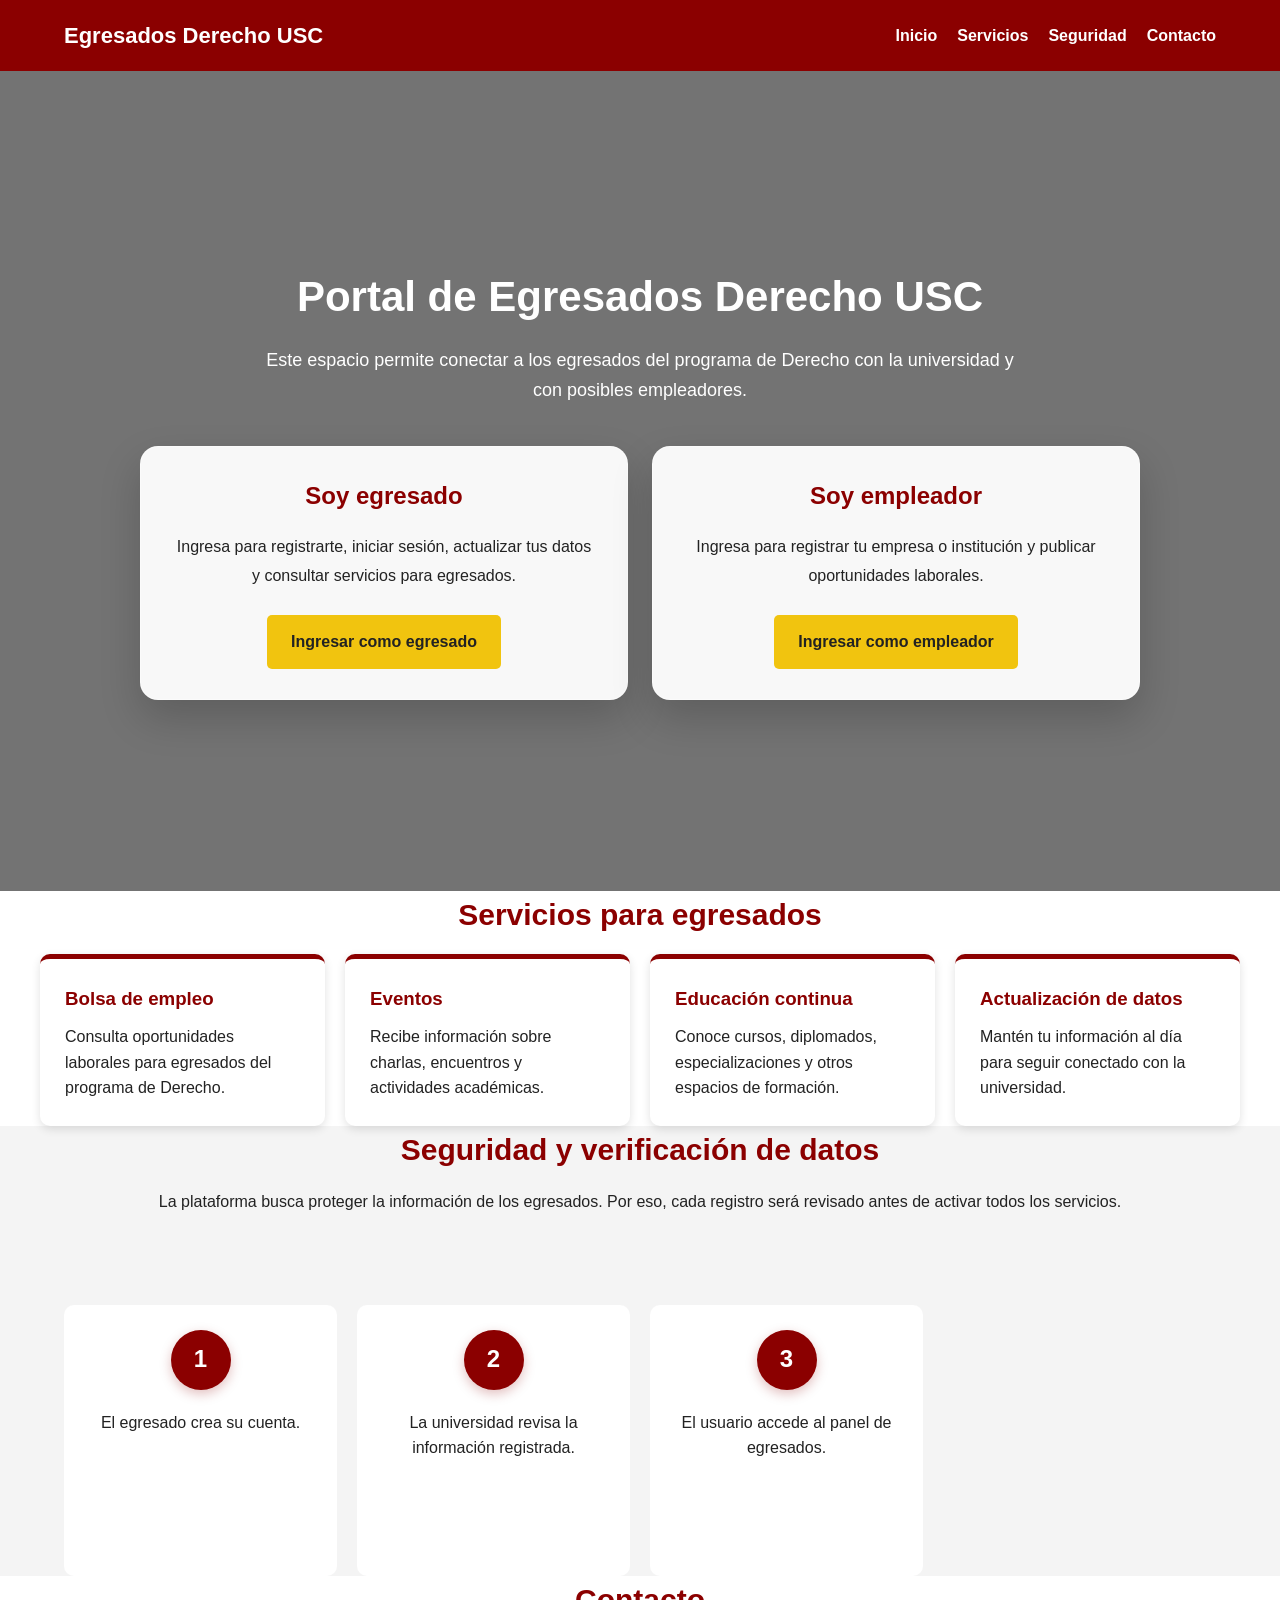
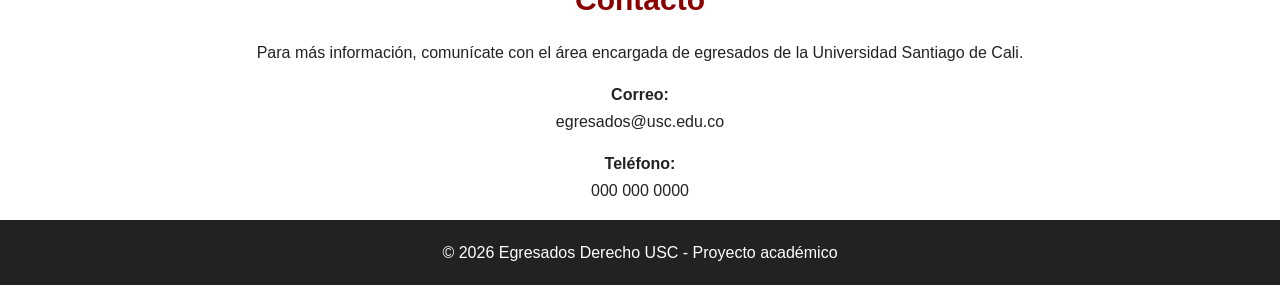
==== index.html @ 2e4a2912 "Proyecto egresados USC" ====
<!DOCTYPE html>
<html lang="es">
<head>
  <meta charset="UTF-8">
  <meta name="viewport" content="width=device-width, initial-scale=1.0">
  <title>Egresados Derecho USC</title>
  <link rel="stylesheet" href="css/style.css">
  <style>
    #servicios h2,
    #seguridad h2,
    #contacto h2 {
      text-align: center;
    }

    #seguridad {
      display: flex;
      flex-direction: column;
      align-items: center;
    }

    #servicios .cards,
    #seguridad .steps {
      max-width: 1200px;
      margin: 0 auto;
      width: 100%;
    }

    #seguridad p {
      max-width: 1000px;
      margin: 0 auto 90px;
      text-align: center;
    }

    #contacto {
      text-align: center;
      max-width: 1000px;
      margin-left: auto;
      margin-right: auto;
      padding-left: 20px;
      padding-right: 20px;
    }

    #contacto p {
      max-width: 900px;
      margin: 0 auto 15px;
      line-height: 1.7;
    }

    #contacto strong {
      display: block;
      margin-top: 8px;
    }

    #seguridad .steps div span {
      display: inline-flex;
      align-items: center;
      justify-content: center;
      width: 60px;
      height: 60px;
      background: #8b0000;
      color: white;
      border-radius: 50%;
      font-size: 24px;
      font-weight: bold;
      margin-bottom: 20px;
      box-shadow: 0 4px 12px rgba(139, 0, 0, 0.25);
    }

    #seguridad .steps div {
      text-align: center;
    }
  </style>
</head>
<body>

  <header>
    <nav class="navbar">
      <h2>Egresados Derecho USC</h2>

      <ul>
        <li><a href="#inicio">Inicio</a></li>
        <li><a href="#servicios">Servicios</a></li>
        <li><a href="#seguridad">Seguridad</a></li>
        <li><a href="#contacto">Contacto</a></li>
      </ul>
    </nav>
  </header>

  <main>

    <section id="inicio" class="selection-hero">
      <div class="selection-text">
        <h1>Portal de Egresados Derecho USC</h1>
        <p>
          Este espacio permite conectar a los egresados del programa de Derecho
          con la universidad y con posibles empleadores.
        </p>
      </div>

      <div class="selection-grid">

        <article class="profile-card">
          <h2>Soy egresado</h2>
          <p>
            Ingresa para registrarte, iniciar sesión, actualizar tus datos
            y consultar servicios para egresados.
          </p>

          <a href="pages/egresado.html" class="btn">Ingresar como egresado</a>
        </article>

        <article class="profile-card">
          <h2>Soy empleador</h2>
          <p>
            Ingresa para registrar tu empresa o institución y publicar
            oportunidades laborales.
          </p>

          <a href="pages/empleador.html" class="btn">Ingresar como empleador</a>
        </article>

      </div>
    </section>

    <section id="servicios" class="section">
      <h2>Servicios para egresados</h2>

      <div class="cards">

        <div class="card">
          <h3>Bolsa de empleo</h3>
          <p>Consulta oportunidades laborales para egresados del programa de Derecho.</p>
        </div>

        <div class="card">
          <h3>Eventos</h3>
          <p>Recibe información sobre charlas, encuentros y actividades académicas.</p>
        </div>

        <div class="card">
          <h3>Educación continua</h3>
          <p>Conoce cursos, diplomados, especializaciones y otros espacios de formación.</p>
        </div>

        <div class="card">
          <h3>Actualización de datos</h3>
          <p>Mantén tu información al día para seguir conectado con la universidad.</p>
        </div>

      </div>
    </section>

    <section id="seguridad" class="section gray">
      <h2>Seguridad y verificación de datos</h2>

      <p>
        La plataforma busca proteger la información de los egresados.
        Por eso, cada registro será revisado antes de activar todos los servicios.
      </p>

      <div class="steps">

        <div>
          <span>1</span>
          <p>El egresado crea su cuenta.</p>
        </div>

        <div>
          <span>2</span>
          <p>La universidad revisa la información registrada.</p>
        </div>

        <div>
          <span>3</span>
          <p>El usuario accede al panel de egresados.</p>
        </div>

      </div>
    </section>

    <section id="contacto" class="section">
      <h2>Contacto</h2>

      <p>
        Para más información, comunícate con el área encargada de egresados
        de la Universidad Santiago de Cali.
      </p>

      <p><strong>Correo:</strong> egresados@usc.edu.co</p>
      <p><strong>Teléfono:</strong> 000 000 0000</p>
    </section>

  </main>

  <footer>
    <p>© 2026 Egresados Derecho USC - Proyecto académico</p>
  </footer>

</body>
</html>
---- css/style.css ----
* {
  margin: 0;
  padding: 0;
  box-sizing: border-box;
  font-family: Arial, sans-serif;
}

body {
  background: #ffffff;
  color: #222;
  line-height: 1.6;
}

header {
  background: #8b0000;
  color: white;
  position: sticky;
  top: 0;
  z-index: 10;
}

.navbar {
  width: 90%;
  margin: auto;
  padding: 18px 0;
  display: flex;
  justify-content: space-between;
  align-items: center;
}

.navbar h2 {
  font-size: 22px;
}

.navbar ul {
  display: flex;
  list-style: none;
  gap: 20px;
}

.navbar a {
  color: white;
  text-decoration: none;
  font-weight: bold;
}

.hero {
  min-height: 80vh;
  background: linear-gradient(rgba(0,0,0,0.55), rgba(0,0,0,0.55)), url("https://images.unsplash.com/photo-1523050854058-8df90110c9f1");
  background-size: cover;
  background-position: center;
  color: white;
  display: flex;
  flex-direction: column;
  justify-content: center;
  padding: 60px 5%;
}

.hero-text {
  max-width: 700px;
}

.hero h1 {
  font-size: 45px;
  margin-bottom: 20px;
}

.hero p {
  font-size: 18px;
  margin-bottom: 25px;
  line-height: 1.8;
}

.hero-features {
  display: grid;
  grid-template-columns: repeat(3, 1fr);
  gap: 20px;
  margin-top: 40px;
}

.feature-card {
  background: rgba(255,255,255,0.1);
  border: 1px solid rgba(255,255,255,0.2);
  border-radius: 12px;
  padding: 20px;
  backdrop-filter: blur(6px);
}

.feature-card h3 {
  margin-bottom: 12px;
  color: #f1c40f;
}

.feature-card p {
  font-size: 15px;
  color: #f4f4f4;
}

.hero-banner {
  background: rgba(241,196,15,0.15);
  border: 1px solid #f1c40f;
  color: #fff;
  padding: 18px 20px;
  border-radius: 10px;
  margin-top: 30px;
  max-width: 680px;
}

.hero-banner strong {
  color: #f1c40f;
}

.hidden {
  display: none;
}

.btn {
  background: #f1c40f;
  color: #222;
  padding: 12px 25px;
  text-decoration: none;
  border-radius: 5px;
  font-weight: bold;
}

.selection-hero {
  min-height: calc(100vh - 80px);
  background: linear-gradient(rgba(0,0,0,0.55), rgba(0,0,0,0.55)), url("https://images.unsplash.com/photo-1500530855697-b586d89ba3ee?auto=format&fit=crop&w=1400&q=80");
  background-size: cover;
  background-position: center;
  color: white;
  display: flex;
  flex-direction: column;
  justify-content: center;
  align-items: center;
  padding: 60px 20px;
  text-align: center;
}

.selection-text h1 {
  font-size: 42px;
  margin-bottom: 15px;
}

.selection-text p {
  font-size: 18px;
  max-width: 760px;
  margin: auto;
  line-height: 1.7;
}

.selection-grid {
  display: grid;
  grid-template-columns: repeat(2, minmax(250px, 1fr));
  gap: 24px;
  margin-top: 40px;
  width: 100%;
  max-width: 1000px;
}

.profile-card {
  background: rgba(255,255,255,0.95);
  color: #222;
  border-radius: 18px;
  padding: 30px;
  box-shadow: 0 18px 40px rgba(0,0,0,0.18);
  border: 1px solid rgba(255,255,255,0.5);
}

.profile-card h2 {
  color: #8b0000;
  margin-bottom: 18px;
}

.profile-card p {
  margin-bottom: 24px;
  line-height: 1.8;
}

.profile-card .btn {
  display: inline-block;
  padding: 14px 24px;
}

  .registro-card {
    background: white;
    border-radius: 16px;
    padding: 30px;
    max-width: 700px;
    margin-top: 30px;
    box-shadow: 0 15px 30px rgba(0,0,0,0.08);
  }

  .registro-card label {
    display: block;
    margin-top: 18px;
    font-weight: bold;
  }

  .registro-card input {
    width: 100%;
    padding: 14px;
    margin-top: 8px;
    border: 1px solid #ccc;
    border-radius: 8px;
    font-size: 16px;
  }

  .registro-info {
    margin-top: 24px;
    padding: 20px;
    background: #f7f7f7;
    border-radius: 12px;
    border: 1px solid #e0e0e0;
  }

  .registro-info h3 {
    margin-bottom: 14px;
    color: #8b0000;
  }

  .registro-info p {
    line-height: 1.8;
  }


.section h2 {
  color: #8b0000;
  margin-bottom: 15px;
  font-size: 30px;
}

.gray {
  background: #f4f4f4;
  width: 100%;
  padding-left: 5%;
  padding-right: 5%;
}

.cards {
  display: grid;
  grid-template-columns: repeat(4, 1fr);
  gap: 20px;
  margin-top: 30px;
}

.card {
  background: white;
  padding: 25px;
  border-radius: 10px;
  box-shadow: 0 3px 10px rgba(0,0,0,0.12);
  border-top: 5px solid #8b0000;
}

.card h3 {
  margin-bottom: 10px;
  color: #8b0000;
}

.steps {
  display: grid;
  grid-template-columns: repeat(4, 1fr);
  gap: 20px;
  margin-top: 30px;
}

.steps div {
  background: white;
  padding: 25px;
  border-radius: 10px;
  text-align: center;
}

.steps span {
  background: #8b0000;
  color: white;
  padding: 10px 16px;
  border-radius: 50%;
  font-weight: bold;
}

.steps p {
  margin-top: 15px;
}

form {
  max-width: 700px;
  margin-top: 30px;
  display: flex;
  flex-direction: column;
}

form label {
  margin-top: 15px;
  font-weight: bold;
}

form input {
  padding: 12px;
  margin-top: 5px;
  border: 1px solid #ccc;
  border-radius: 5px;
}

.check {
  display: flex;
  align-items: flex-start;
  gap: 10px;
  margin: 20px 0;
}

.check input {
  margin-top: 6px;
}

button {
  background: #8b0000;
  color: white;
  padding: 14px;
  border: none;
  border-radius: 5px;
  font-size: 16px;
  font-weight: bold;
  cursor: pointer;
}

button:hover {
  background: #a60000;
}

footer {
  background: #222;
  color: white;
  text-align: center;
  padding: 20px;
}

/* Diseño para celular */
@media (max-width: 768px) {
  .navbar {
    flex-direction: column;
    gap: 15px;
  }

  .navbar ul {
    flex-direction: column;
    text-align: center;
  }

  .hero {
    padding: 30px 20px;
  }

  .hero h1 {
    font-size: 32px;
  }

  .hero-features,
  .cards,
  .steps,
  .selection-grid {
    grid-template-columns: 1fr;
  }
}
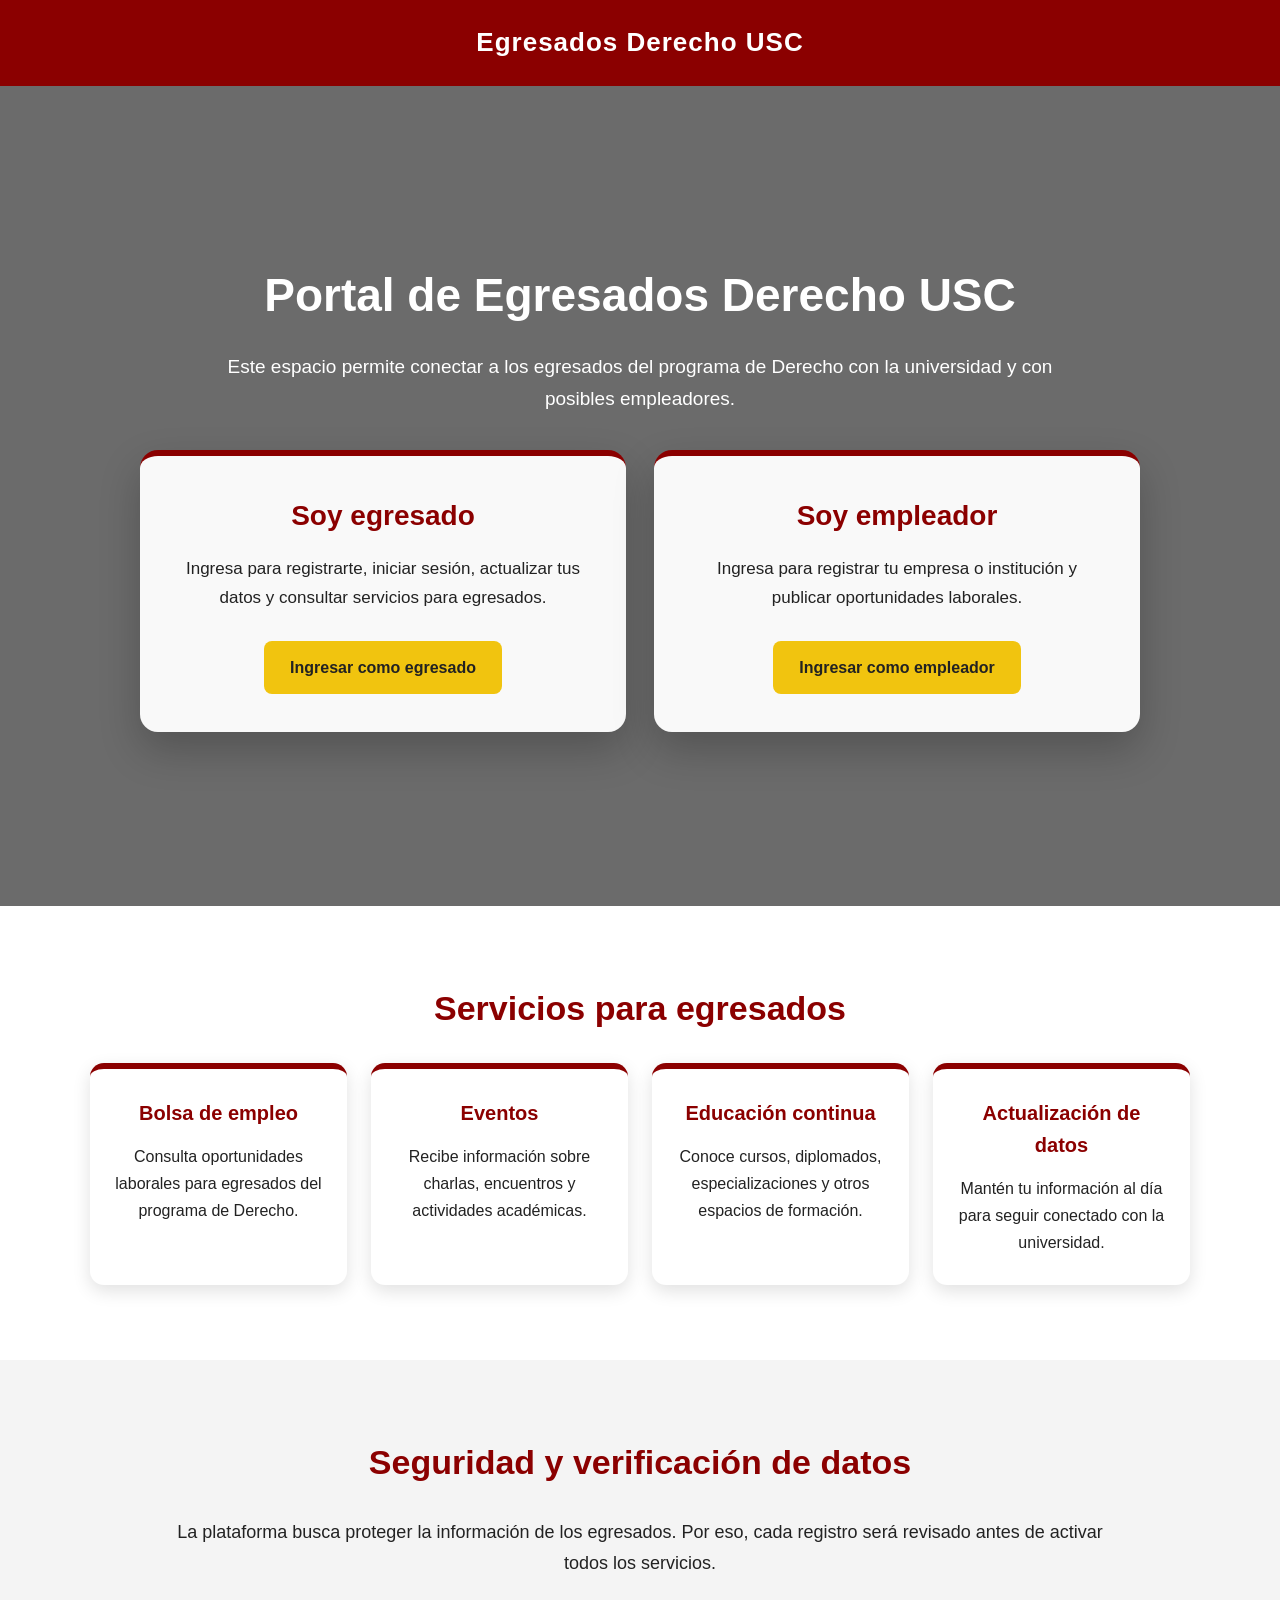
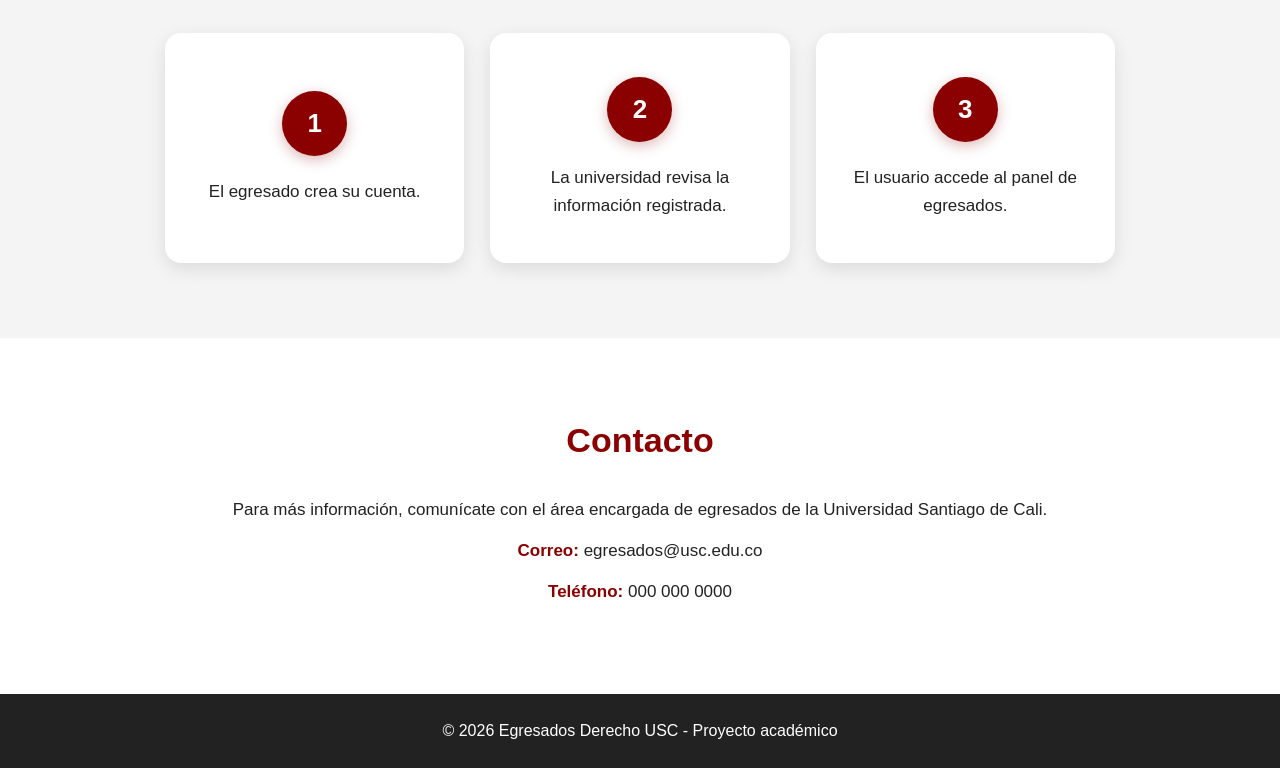
==== commit 7efa0b83: "Actualizacion panel administrador y eventos" ====
--- a/index.html
+++ b/index.html
@@ -5,84 +5,12 @@
   <meta name="viewport" content="width=device-width, initial-scale=1.0">
   <title>Egresados Derecho USC</title>
   <link rel="stylesheet" href="css/style.css">
-  <style>
-    #servicios h2,
-    #seguridad h2,
-    #contacto h2 {
-      text-align: center;
-    }
-
-    #seguridad {
-      display: flex;
-      flex-direction: column;
-      align-items: center;
-    }
-
-    #servicios .cards,
-    #seguridad .steps {
-      max-width: 1200px;
-      margin: 0 auto;
-      width: 100%;
-    }
-
-    #seguridad p {
-      max-width: 1000px;
-      margin: 0 auto 90px;
-      text-align: center;
-    }
-
-    #contacto {
-      text-align: center;
-      max-width: 1000px;
-      margin-left: auto;
-      margin-right: auto;
-      padding-left: 20px;
-      padding-right: 20px;
-    }
-
-    #contacto p {
-      max-width: 900px;
-      margin: 0 auto 15px;
-      line-height: 1.7;
-    }
-
-    #contacto strong {
-      display: block;
-      margin-top: 8px;
-    }
-
-    #seguridad .steps div span {
-      display: inline-flex;
-      align-items: center;
-      justify-content: center;
-      width: 60px;
-      height: 60px;
-      background: #8b0000;
-      color: white;
-      border-radius: 50%;
-      font-size: 24px;
-      font-weight: bold;
-      margin-bottom: 20px;
-      box-shadow: 0 4px 12px rgba(139, 0, 0, 0.25);
-    }
-
-    #seguridad .steps div {
-      text-align: center;
-    }
-  </style>
 </head>
 <body>
 
   <header>
     <nav class="navbar">
       <h2>Egresados Derecho USC</h2>
-
-      <ul>
-        <li><a href="#inicio">Inicio</a></li>
-        <li><a href="#servicios">Servicios</a></li>
-        <li><a href="#seguridad">Seguridad</a></li>
-        <li><a href="#contacto">Contacto</a></li>
-      </ul>
     </nav>
   </header>
 
@@ -153,7 +81,7 @@
     <section id="seguridad" class="section gray">
       <h2>Seguridad y verificación de datos</h2>
 
-      <p>
+      <p class="section-text">
         La plataforma busca proteger la información de los egresados.
         Por eso, cada registro será revisado antes de activar todos los servicios.
       </p>
@@ -178,7 +106,7 @@
       </div>
     </section>
 
-    <section id="contacto" class="section">
+    <section id="contacto" class="section contacto">
       <h2>Contacto</h2>
 
       <p>
--- a/css/style.css
+++ b/css/style.css
@@ -5,360 +5,262 @@
   font-family: Arial, sans-serif;
 }
 
+html {
+  scroll-behavior: smooth;
+}
+
 body {
   background: #ffffff;
   color: #222;
   line-height: 1.6;
 }
 
+/* HEADER */
+
 header {
   background: #8b0000;
   color: white;
-  position: sticky;
-  top: 0;
-  z-index: 10;
+  width: 100%;
 }
 
 .navbar {
   width: 90%;
+  max-width: 1200px;
   margin: auto;
-  padding: 18px 0;
-  display: flex;
-  justify-content: space-between;
+  padding: 22px 0;
+  display: flex;
+  justify-content: center;
   align-items: center;
 }
 
 .navbar h2 {
-  font-size: 22px;
-}
-
-.navbar ul {
-  display: flex;
-  list-style: none;
-  gap: 20px;
-}
-
-.navbar a {
-  color: white;
+  font-size: 26px;
+  letter-spacing: 1px;
+  text-align: center;
+}
+
+/* BOTONES */
+
+.btn {
+  display: inline-block;
+  background: #f1c40f;
+  color: #222;
+  padding: 14px 26px;
   text-decoration: none;
+  border-radius: 8px;
   font-weight: bold;
-}
-
-.hero {
-  min-height: 80vh;
-  background: linear-gradient(rgba(0,0,0,0.55), rgba(0,0,0,0.55)), url("https://images.unsplash.com/photo-1523050854058-8df90110c9f1");
+  transition: 0.3s;
+}
+
+.btn:hover {
+  background: #ddb20d;
+  transform: translateY(-2px);
+}
+
+/* INICIO */
+
+.selection-hero {
+  min-height: calc(100vh - 80px);
+  background: linear-gradient(rgba(0,0,0,0.58), rgba(0,0,0,0.58)),
+              url("https://images.unsplash.com/photo-1500530855697-b586d89ba3ee?auto=format&fit=crop&w=1400&q=80");
   background-size: cover;
   background-position: center;
   color: white;
   display: flex;
   flex-direction: column;
   justify-content: center;
-  padding: 60px 5%;
-}
-
-.hero-text {
-  max-width: 700px;
-}
-
-.hero h1 {
-  font-size: 45px;
-  margin-bottom: 20px;
-}
-
-.hero p {
+  align-items: center;
+  gap: 35px;
+  padding: 70px 20px;
+  text-align: center;
+}
+
+.selection-text {
+  max-width: 850px;
+}
+
+.selection-text h1 {
+  font-size: 46px;
+  margin-bottom: 18px;
+}
+
+.selection-text p {
+  font-size: 19px;
+  line-height: 1.7;
+}
+
+.selection-grid {
+  width: 100%;
+  max-width: 1000px;
+  display: grid;
+  grid-template-columns: repeat(2, 1fr);
+  gap: 28px;
+}
+
+.profile-card {
+  background: rgba(255,255,255,0.96);
+  color: #222;
+  border-radius: 18px;
+  padding: 38px 32px;
+  text-align: center;
+  box-shadow: 0 18px 40px rgba(0,0,0,0.22);
+  border-top: 6px solid #8b0000;
+}
+
+.profile-card h2 {
+  color: #8b0000;
+  font-size: 28px;
+  margin-bottom: 16px;
+}
+
+.profile-card p {
+  font-size: 17px;
+  line-height: 1.7;
+  margin-bottom: 28px;
+}
+
+/* SECCIONES */
+
+.section {
+  width: 100%;
+  padding: 75px 20px;
+  text-align: center;
+}
+
+.section h2 {
+  color: #8b0000;
+  font-size: 34px;
+  margin-bottom: 28px;
+}
+
+.section-text {
+  max-width: 950px;
+  margin: 0 auto 55px auto;
   font-size: 18px;
-  margin-bottom: 25px;
-  line-height: 1.8;
-}
-
-.hero-features {
+  line-height: 1.7;
+}
+
+.gray {
+  background: #f4f4f4;
+}
+
+/* SERVICIOS */
+
+.cards {
+  max-width: 1100px;
+  margin: 0 auto;
+  display: grid;
+  grid-template-columns: repeat(4, 1fr);
+  gap: 24px;
+}
+
+.card {
+  background: white;
+  min-height: 210px;
+  padding: 28px 24px;
+  border-radius: 14px;
+  border-top: 6px solid #8b0000;
+  box-shadow: 0 6px 18px rgba(0,0,0,0.12);
+  text-align: center;
+}
+
+.card h3 {
+  color: #8b0000;
+  margin-bottom: 14px;
+  font-size: 20px;
+}
+
+.card p {
+  font-size: 16px;
+  line-height: 1.7;
+}
+
+/* SEGURIDAD */
+
+.steps {
+  max-width: 950px;
+  margin: 0 auto;
   display: grid;
   grid-template-columns: repeat(3, 1fr);
-  gap: 20px;
-  margin-top: 40px;
-}
-
-.feature-card {
-  background: rgba(255,255,255,0.1);
-  border: 1px solid rgba(255,255,255,0.2);
-  border-radius: 12px;
-  padding: 20px;
-  backdrop-filter: blur(6px);
-}
-
-.feature-card h3 {
-  margin-bottom: 12px;
-  color: #f1c40f;
-}
-
-.feature-card p {
-  font-size: 15px;
-  color: #f4f4f4;
-}
-
-.hero-banner {
-  background: rgba(241,196,15,0.15);
-  border: 1px solid #f1c40f;
-  color: #fff;
-  padding: 18px 20px;
-  border-radius: 10px;
-  margin-top: 30px;
-  max-width: 680px;
-}
-
-.hero-banner strong {
-  color: #f1c40f;
-}
-
-.hidden {
-  display: none;
-}
-
-.btn {
-  background: #f1c40f;
-  color: #222;
-  padding: 12px 25px;
-  text-decoration: none;
-  border-radius: 5px;
-  font-weight: bold;
-}
-
-.selection-hero {
-  min-height: calc(100vh - 80px);
-  background: linear-gradient(rgba(0,0,0,0.55), rgba(0,0,0,0.55)), url("https://images.unsplash.com/photo-1500530855697-b586d89ba3ee?auto=format&fit=crop&w=1400&q=80");
-  background-size: cover;
-  background-position: center;
-  color: white;
-  display: flex;
-  flex-direction: column;
-  justify-content: center;
-  align-items: center;
-  padding: 60px 20px;
-  text-align: center;
-}
-
-.selection-text h1 {
-  font-size: 42px;
-  margin-bottom: 15px;
-}
-
-.selection-text p {
-  font-size: 18px;
-  max-width: 760px;
-  margin: auto;
-  line-height: 1.7;
-}
-
-.selection-grid {
-  display: grid;
-  grid-template-columns: repeat(2, minmax(250px, 1fr));
-  gap: 24px;
-  margin-top: 40px;
-  width: 100%;
-  max-width: 1000px;
-}
-
-.profile-card {
-  background: rgba(255,255,255,0.95);
-  color: #222;
-  border-radius: 18px;
-  padding: 30px;
-  box-shadow: 0 18px 40px rgba(0,0,0,0.18);
-  border: 1px solid rgba(255,255,255,0.5);
-}
-
-.profile-card h2 {
-  color: #8b0000;
-  margin-bottom: 18px;
-}
-
-.profile-card p {
-  margin-bottom: 24px;
-  line-height: 1.8;
-}
-
-.profile-card .btn {
-  display: inline-block;
-  padding: 14px 24px;
-}
-
-  .registro-card {
-    background: white;
-    border-radius: 16px;
-    padding: 30px;
-    max-width: 700px;
-    margin-top: 30px;
-    box-shadow: 0 15px 30px rgba(0,0,0,0.08);
-  }
-
-  .registro-card label {
-    display: block;
-    margin-top: 18px;
-    font-weight: bold;
-  }
-
-  .registro-card input {
-    width: 100%;
-    padding: 14px;
-    margin-top: 8px;
-    border: 1px solid #ccc;
-    border-radius: 8px;
-    font-size: 16px;
-  }
-
-  .registro-info {
-    margin-top: 24px;
-    padding: 20px;
-    background: #f7f7f7;
-    border-radius: 12px;
-    border: 1px solid #e0e0e0;
-  }
-
-  .registro-info h3 {
-    margin-bottom: 14px;
-    color: #8b0000;
-  }
-
-  .registro-info p {
-    line-height: 1.8;
-  }
-
-
-.section h2 {
-  color: #8b0000;
-  margin-bottom: 15px;
-  font-size: 30px;
-}
-
-.gray {
-  background: #f4f4f4;
-  width: 100%;
-  padding-left: 5%;
-  padding-right: 5%;
-}
-
-.cards {
-  display: grid;
-  grid-template-columns: repeat(4, 1fr);
-  gap: 20px;
-  margin-top: 30px;
-}
-
-.card {
-  background: white;
-  padding: 25px;
-  border-radius: 10px;
-  box-shadow: 0 3px 10px rgba(0,0,0,0.12);
-  border-top: 5px solid #8b0000;
-}
-
-.card h3 {
-  margin-bottom: 10px;
-  color: #8b0000;
-}
-
-.steps {
-  display: grid;
-  grid-template-columns: repeat(4, 1fr);
-  gap: 20px;
-  margin-top: 30px;
+  gap: 26px;
 }
 
 .steps div {
   background: white;
-  padding: 25px;
-  border-radius: 10px;
-  text-align: center;
+  min-height: 230px;
+  padding: 35px 25px;
+  border-radius: 16px;
+  text-align: center;
+  box-shadow: 0 6px 18px rgba(0,0,0,0.10);
+  display: flex;
+  flex-direction: column;
+  justify-content: center;
+  align-items: center;
 }
 
 .steps span {
+  width: 65px;
+  height: 65px;
   background: #8b0000;
   color: white;
-  padding: 10px 16px;
   border-radius: 50%;
+  font-size: 26px;
   font-weight: bold;
+  display: flex;
+  justify-content: center;
+  align-items: center;
+  margin-bottom: 22px;
+  box-shadow: 0 4px 14px rgba(139,0,0,0.28);
 }
 
 .steps p {
-  margin-top: 15px;
-}
-
-form {
-  max-width: 700px;
-  margin-top: 30px;
-  display: flex;
-  flex-direction: column;
-}
-
-form label {
-  margin-top: 15px;
-  font-weight: bold;
-}
-
-form input {
-  padding: 12px;
-  margin-top: 5px;
-  border: 1px solid #ccc;
-  border-radius: 5px;
-}
-
-.check {
-  display: flex;
-  align-items: flex-start;
-  gap: 10px;
-  margin: 20px 0;
-}
-
-.check input {
-  margin-top: 6px;
-}
-
-button {
-  background: #8b0000;
-  color: white;
-  padding: 14px;
-  border: none;
-  border-radius: 5px;
-  font-size: 16px;
-  font-weight: bold;
-  cursor: pointer;
-}
-
-button:hover {
-  background: #a60000;
-}
+  font-size: 17px;
+  line-height: 1.6;
+}
+
+/* CONTACTO */
+
+.contacto {
+  max-width: 1000px;
+  margin: 0 auto;
+}
+
+.contacto p {
+  max-width: 850px;
+  margin: 0 auto 14px auto;
+  font-size: 17px;
+}
+
+.contacto strong {
+  color: #8b0000;
+}
+
+/* FOOTER */
 
 footer {
   background: #222;
   color: white;
   text-align: center;
-  padding: 20px;
-}
-
-/* Diseño para celular */
-@media (max-width: 768px) {
-  .navbar {
-    flex-direction: column;
-    gap: 15px;
+  padding: 24px 20px;
+}
+
+/* RESPONSIVE */
+
+@media (max-width: 900px) {
+  .selection-text h1 {
+    font-size: 34px;
   }
 
-  .navbar ul {
-    flex-direction: column;
-    text-align: center;
-  }
-
-  .hero {
-    padding: 30px 20px;
-  }
-
-  .hero h1 {
-    font-size: 32px;
-  }
-
-  .hero-features,
+  .selection-grid,
   .cards,
-  .steps,
-  .selection-grid {
+  .steps {
     grid-template-columns: 1fr;
   }
+
+  .profile-card,
+  .card,
+  .steps div {
+    max-width: 520px;
+    margin: 0 auto;
+  }
 }
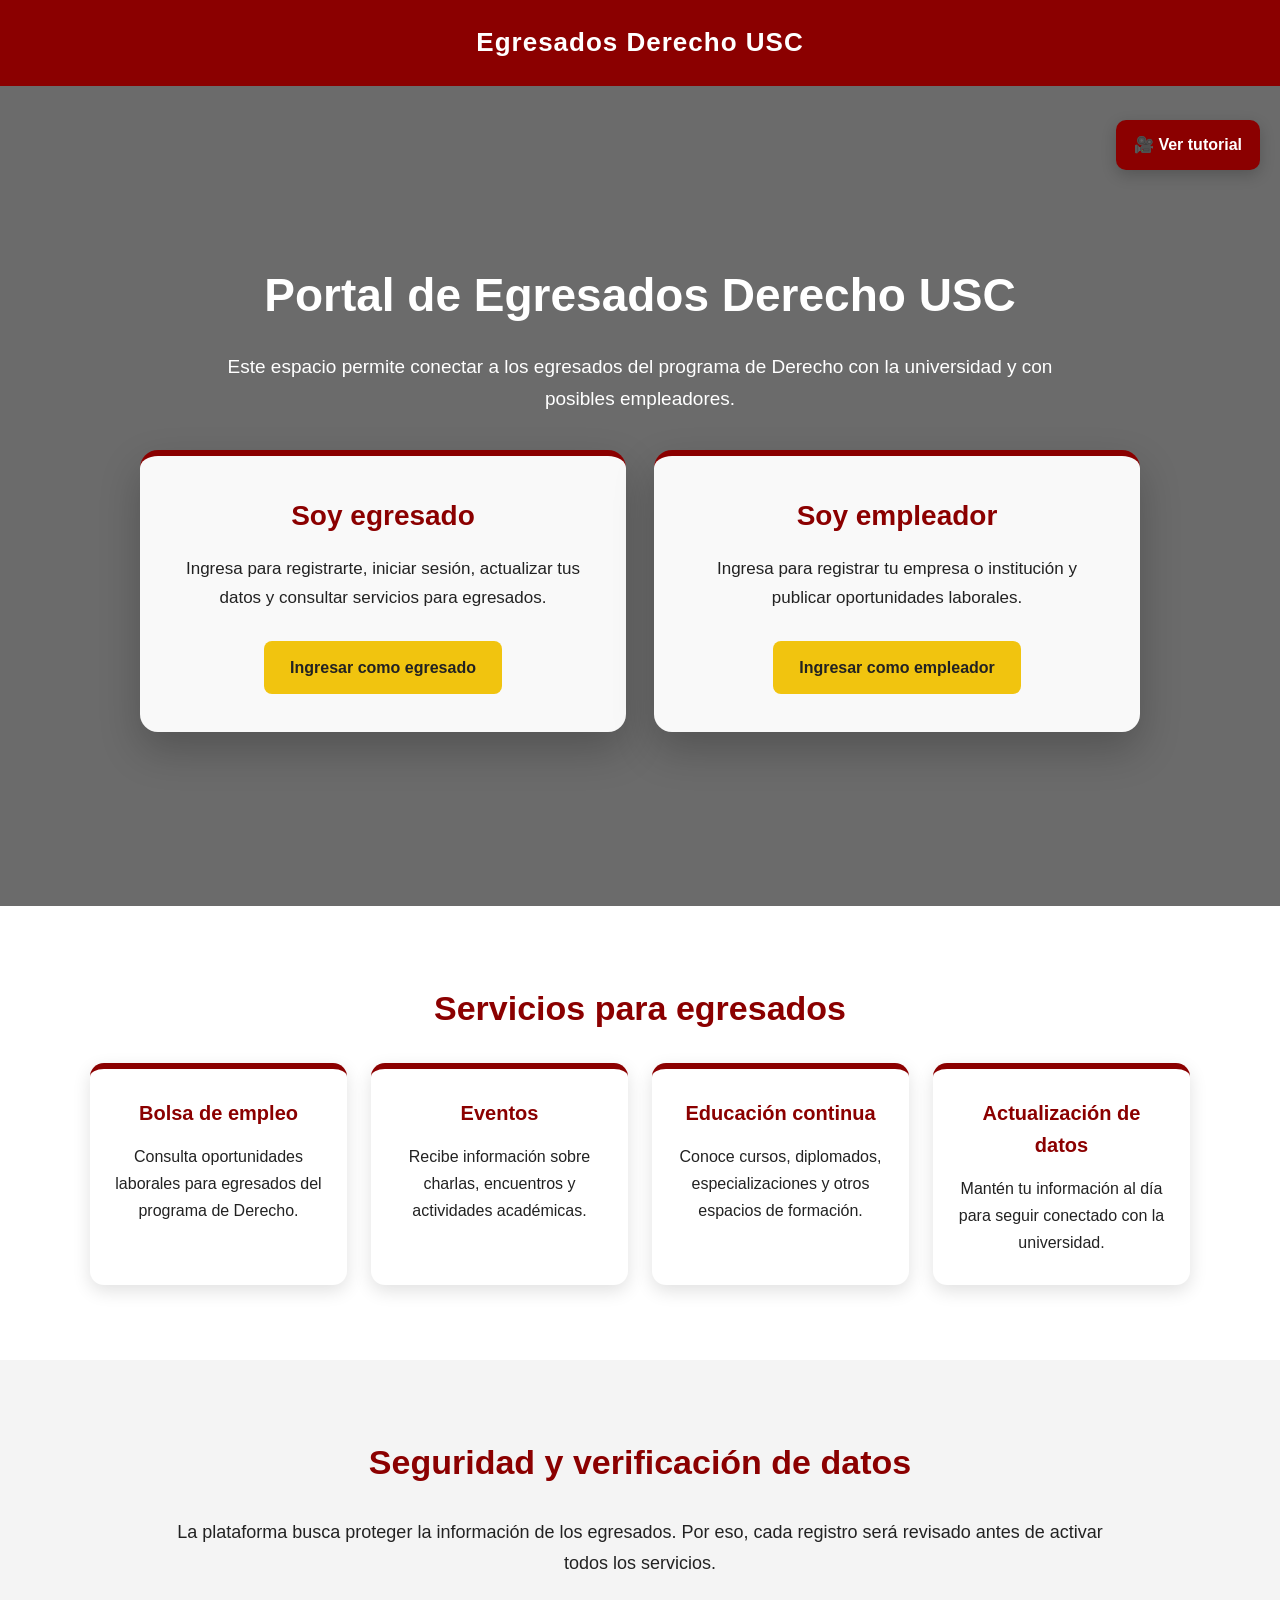
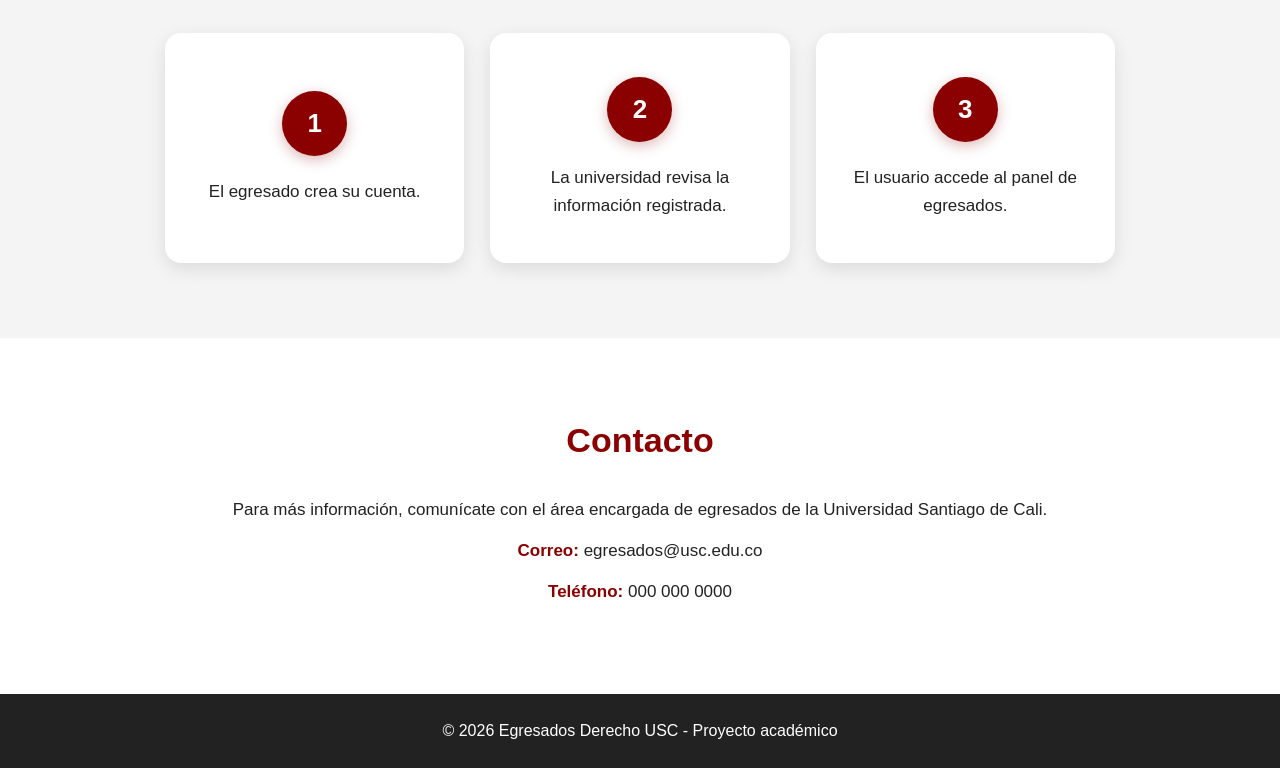
==== commit 7d2321b7: "Actualizacion panel principal con el tutorial" ====
--- a/index.html
+++ b/index.html
@@ -7,6 +7,11 @@
   <link rel="stylesheet" href="css/style.css">
 </head>
 <body>
+  <a class="tutorial-link" 
+   href="https://drive.google.com/file/d/1JhQlvfLmGiVzrX6pjzMC5TW-dLGcklgf/view?usp=sharing" 
+   target="_blank">
+   🎥 Ver tutorial
+</a>
 
   <header>
     <nav class="navbar">
--- a/css/style.css
+++ b/css/style.css
@@ -263,4 +263,23 @@
     max-width: 520px;
     margin: 0 auto;
   }
+}
+.tutorial-link {
+  position: fixed;
+  right: 20px;
+  top: 120px;
+  background: #8b0000;
+  color: white;
+  padding: 12px 18px;
+  border-radius: 10px;
+  text-decoration: none;
+  font-weight: bold;
+  box-shadow: 0 5px 15px rgba(0,0,0,0.2);
+  transition: 0.3s;
+  z-index: 999;
+}
+
+.tutorial-link:hover {
+  background: #a30000;
+  transform: scale(1.05);
 }
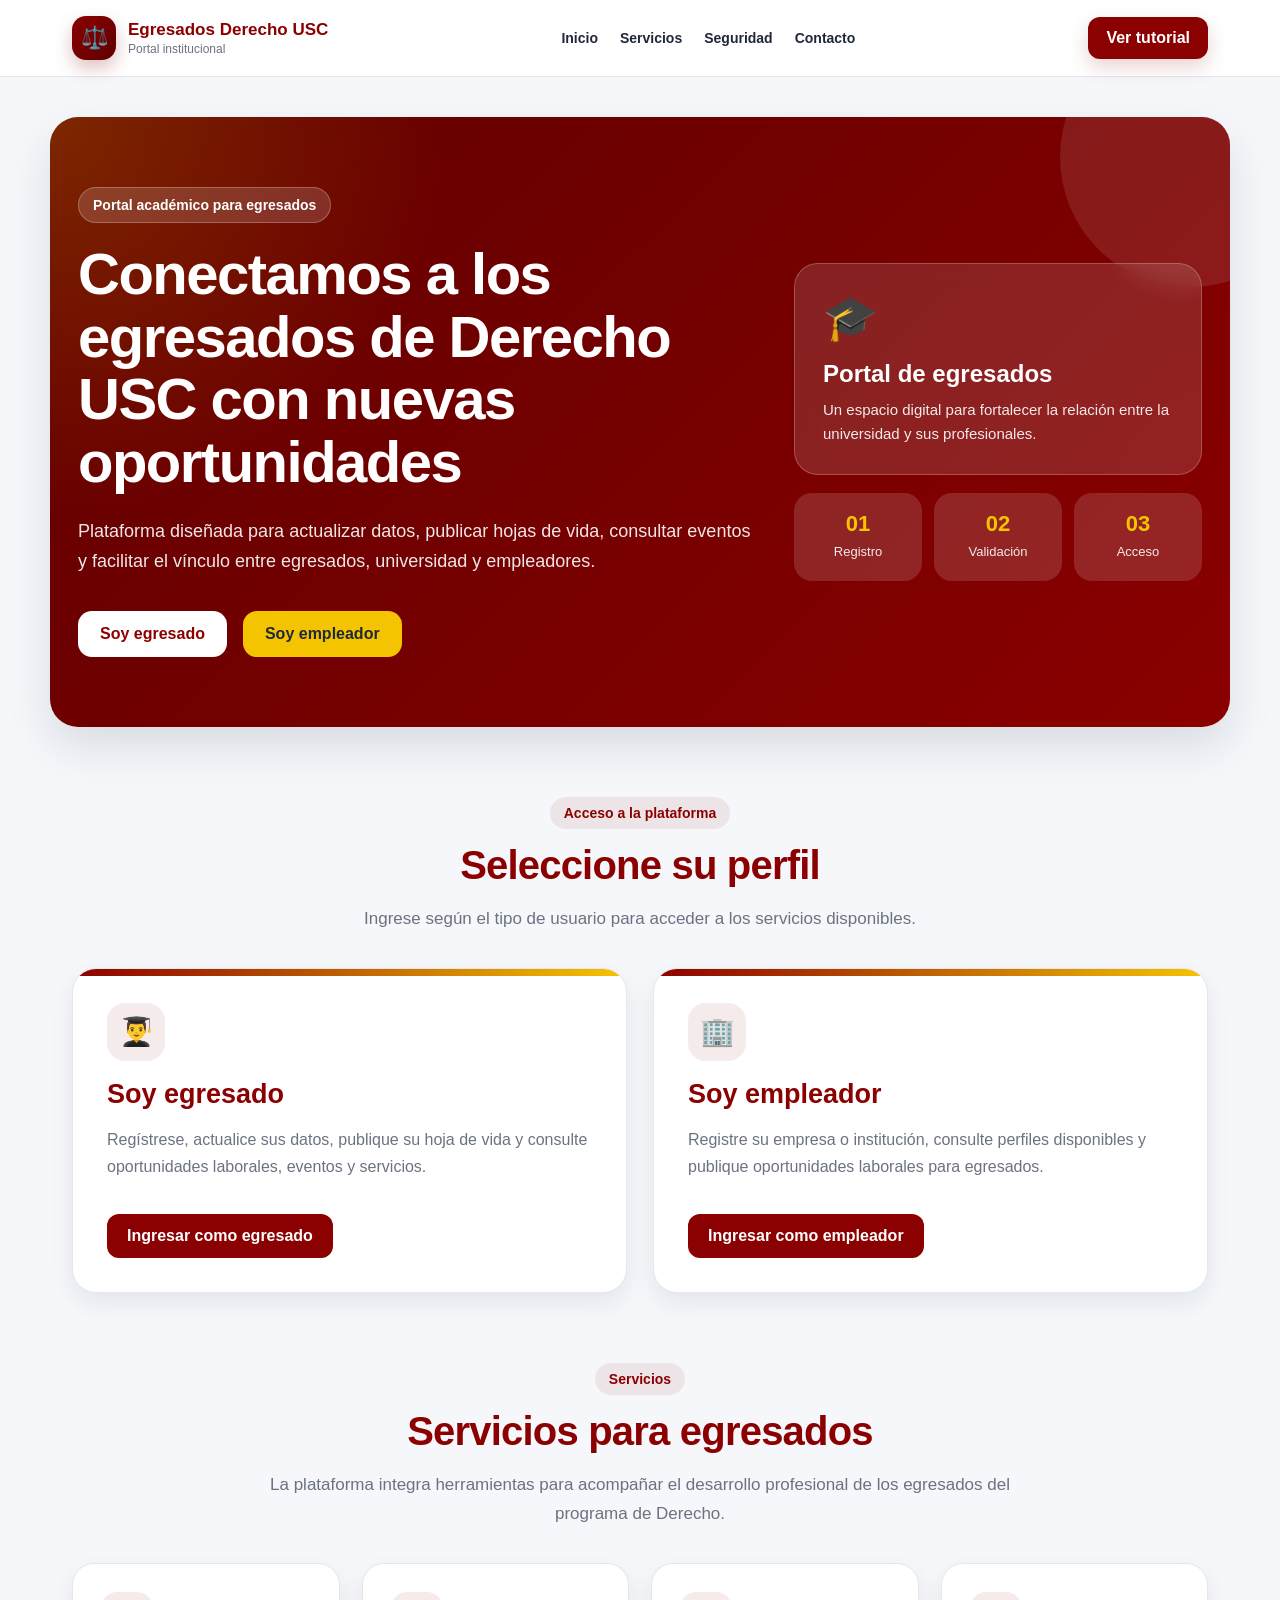
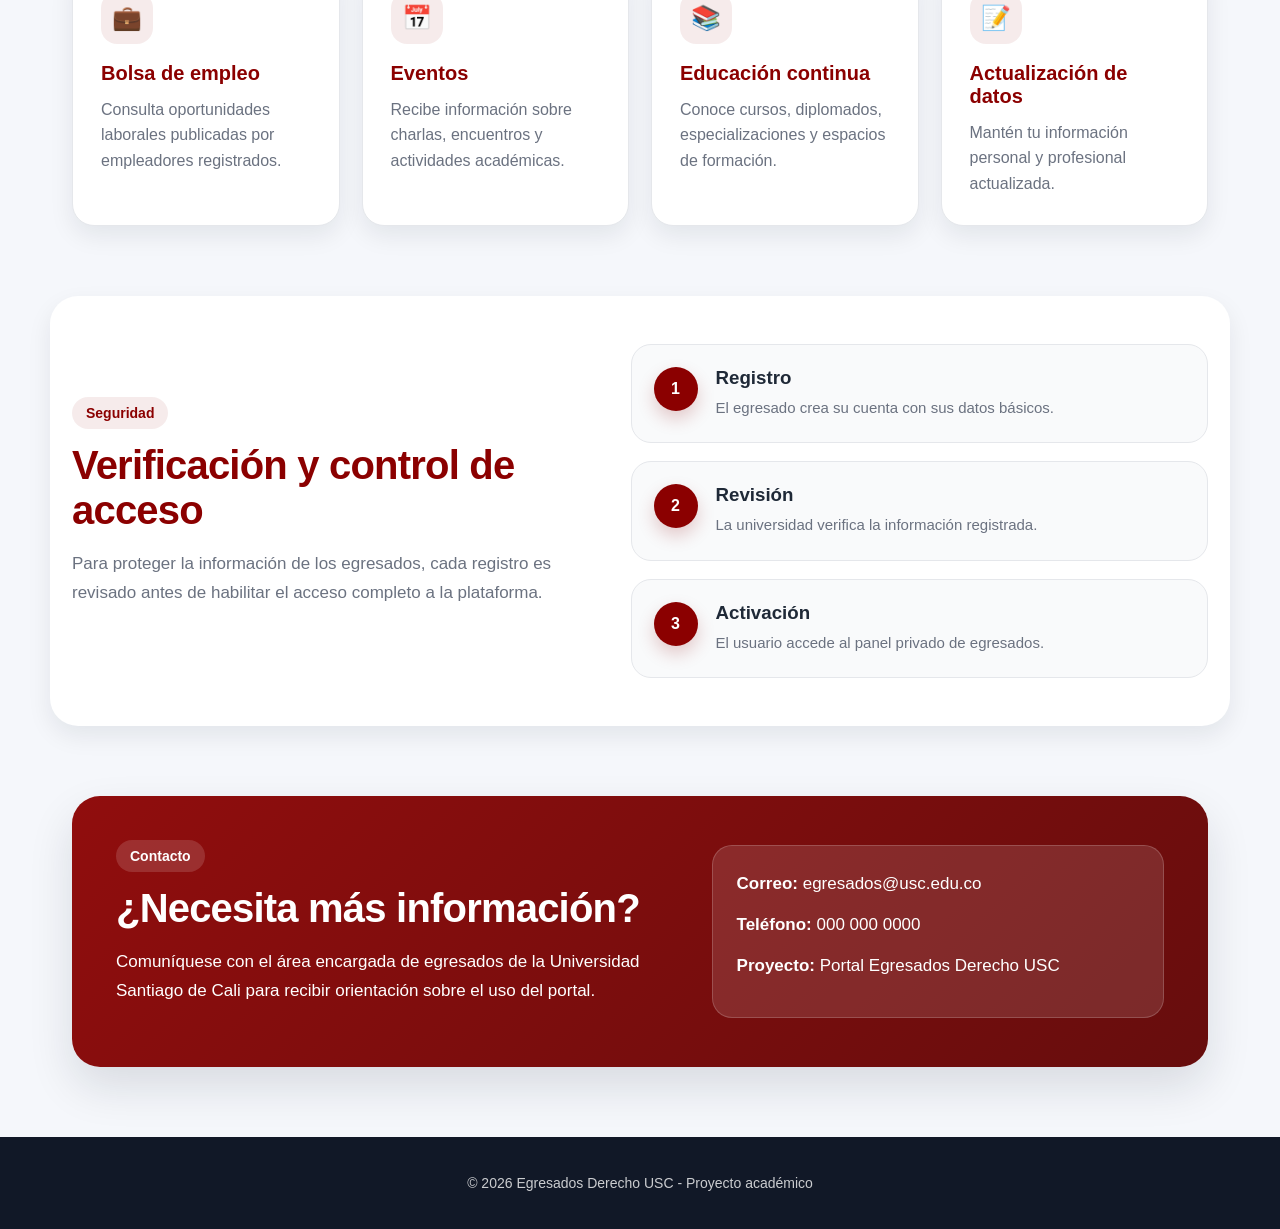
==== commit c4d913ad: "mejora de pagina principal" ====
--- a/index.html
+++ b/index.html
@@ -4,128 +4,269 @@
   <meta charset="UTF-8">
   <meta name="viewport" content="width=device-width, initial-scale=1.0">
   <title>Egresados Derecho USC</title>
-  <link rel="stylesheet" href="css/style.css">
+
+  <link rel="stylesheet" href="css/style.css?v=2">
 </head>
 <body>
-  <a class="tutorial-link" 
-   href="https://drive.google.com/file/d/1JhQlvfLmGiVzrX6pjzMC5TW-dLGcklgf/view?usp=sharing" 
-   target="_blank">
-   🎥 Ver tutorial
-</a>
-
-  <header>
+
+  <!-- BARRA SUPERIOR -->
+  <header class="site-header">
     <nav class="navbar">
-      <h2>Egresados Derecho USC</h2>
+
+      <a href="#inicio" class="brand">
+        <span class="brand-icon">⚖️</span>
+        <div>
+          <strong>Egresados Derecho USC</strong>
+          <small>Portal institucional</small>
+        </div>
+      </a>
+
+      <div class="nav-links">
+        <a href="#inicio">Inicio</a>
+        <a href="#servicios">Servicios</a>
+        <a href="#seguridad">Seguridad</a>
+        <a href="#contacto">Contacto</a>
+      </div>
+
+      <a 
+        class="tutorial-btn" 
+        href="https://drive.google.com/file/d/1JhQlvfLmGiVzrX6pjzMC5TW-dLGcklgf/view?usp=sharing" 
+        target="_blank"
+      >
+        Ver tutorial
+      </a>
+
     </nav>
   </header>
 
   <main>
 
-    <section id="inicio" class="selection-hero">
-      <div class="selection-text">
-        <h1>Portal de Egresados Derecho USC</h1>
+    <!-- HERO PRINCIPAL -->
+    <section id="inicio" class="hero">
+
+      <div class="hero-content">
+
+        <span class="hero-badge">Portal académico para egresados</span>
+
+        <h1>
+          Conectamos a los egresados de Derecho USC con nuevas oportunidades
+        </h1>
+
         <p>
-          Este espacio permite conectar a los egresados del programa de Derecho
-          con la universidad y con posibles empleadores.
+          Plataforma diseñada para actualizar datos, publicar hojas de vida,
+          consultar eventos y facilitar el vínculo entre egresados, universidad
+          y empleadores.
         </p>
+
+        <div class="hero-actions">
+          <a href="pages/egresado.html" class="btn btn-primary">
+            Soy egresado
+          </a>
+
+          <a href="pages/empleador.html" class="btn btn-secondary">
+            Soy empleador
+          </a>
+        </div>
+
+      </div>
+
+      <div class="hero-panel">
+
+        <div class="panel-card principal">
+          <span>🎓</span>
+          <h3>Portal de egresados</h3>
+          <p>
+            Un espacio digital para fortalecer la relación entre la universidad
+            y sus profesionales.
+          </p>
+        </div>
+
+        <div class="mini-stats">
+          <div>
+            <strong>01</strong>
+            <p>Registro</p>
+          </div>
+
+          <div>
+            <strong>02</strong>
+            <p>Validación</p>
+          </div>
+
+          <div>
+            <strong>03</strong>
+            <p>Acceso</p>
+          </div>
+        </div>
+
+      </div>
+
+    </section>
+
+    <!-- ACCESOS PRINCIPALES -->
+    <section class="access-section">
+
+      <div class="section-heading">
+        <span>Acceso a la plataforma</span>
+        <h2>Seleccione su perfil</h2>
+        <p>
+          Ingrese según el tipo de usuario para acceder a los servicios disponibles.
+        </p>
       </div>
 
       <div class="selection-grid">
 
         <article class="profile-card">
+          <div class="profile-icon">👨‍🎓</div>
           <h2>Soy egresado</h2>
           <p>
-            Ingresa para registrarte, iniciar sesión, actualizar tus datos
-            y consultar servicios para egresados.
-          </p>
-
-          <a href="pages/egresado.html" class="btn">Ingresar como egresado</a>
+            Regístrese, actualice sus datos, publique su hoja de vida y consulte
+            oportunidades laborales, eventos y servicios.
+          </p>
+
+          <a href="pages/egresado.html" class="card-link">
+            Ingresar como egresado
+          </a>
         </article>
 
         <article class="profile-card">
+          <div class="profile-icon">🏢</div>
           <h2>Soy empleador</h2>
           <p>
-            Ingresa para registrar tu empresa o institución y publicar
-            oportunidades laborales.
-          </p>
-
-          <a href="pages/empleador.html" class="btn">Ingresar como empleador</a>
+            Registre su empresa o institución, consulte perfiles disponibles y
+            publique oportunidades laborales para egresados.
+          </p>
+
+          <a href="pages/empleador.html" class="card-link">
+            Ingresar como empleador
+          </a>
         </article>
 
       </div>
-    </section>
-
-    <section id="servicios" class="section">
-      <h2>Servicios para egresados</h2>
+
+    </section>
+
+    <!-- SERVICIOS -->
+    <section id="servicios" class="section services-section">
+
+      <div class="section-heading">
+        <span>Servicios</span>
+        <h2>Servicios para egresados</h2>
+        <p>
+          La plataforma integra herramientas para acompañar el desarrollo profesional
+          de los egresados del programa de Derecho.
+        </p>
+      </div>
 
       <div class="cards">
 
         <div class="card">
+          <div class="card-icon">💼</div>
           <h3>Bolsa de empleo</h3>
-          <p>Consulta oportunidades laborales para egresados del programa de Derecho.</p>
-        </div>
-
-        <div class="card">
+          <p>
+            Consulta oportunidades laborales publicadas por empleadores registrados.
+          </p>
+        </div>
+
+        <div class="card">
+          <div class="card-icon">📅</div>
           <h3>Eventos</h3>
-          <p>Recibe información sobre charlas, encuentros y actividades académicas.</p>
-        </div>
-
-        <div class="card">
+          <p>
+            Recibe información sobre charlas, encuentros y actividades académicas.
+          </p>
+        </div>
+
+        <div class="card">
+          <div class="card-icon">📚</div>
           <h3>Educación continua</h3>
-          <p>Conoce cursos, diplomados, especializaciones y otros espacios de formación.</p>
-        </div>
-
-        <div class="card">
+          <p>
+            Conoce cursos, diplomados, especializaciones y espacios de formación.
+          </p>
+        </div>
+
+        <div class="card">
+          <div class="card-icon">📝</div>
           <h3>Actualización de datos</h3>
-          <p>Mantén tu información al día para seguir conectado con la universidad.</p>
-        </div>
-
-      </div>
-    </section>
-
-    <section id="seguridad" class="section gray">
-      <h2>Seguridad y verificación de datos</h2>
-
-      <p class="section-text">
-        La plataforma busca proteger la información de los egresados.
-        Por eso, cada registro será revisado antes de activar todos los servicios.
-      </p>
-
-      <div class="steps">
+          <p>
+            Mantén tu información personal y profesional actualizada.
+          </p>
+        </div>
+
+      </div>
+    </section>
+
+    <!-- SEGURIDAD -->
+    <section id="seguridad" class="section security-section">
+
+      <div class="security-content">
 
         <div>
-          <span>1</span>
-          <p>El egresado crea su cuenta.</p>
-        </div>
+          <span class="section-label">Seguridad</span>
+          <h2>Verificación y control de acceso</h2>
+          <p>
+            Para proteger la información de los egresados, cada registro es revisado
+            antes de habilitar el acceso completo a la plataforma.
+          </p>
+        </div>
+
+        <div class="steps">
+
+          <div class="step">
+            <span>1</span>
+            <div>
+              <h3>Registro</h3>
+              <p>El egresado crea su cuenta con sus datos básicos.</p>
+            </div>
+          </div>
+
+          <div class="step">
+            <span>2</span>
+            <div>
+              <h3>Revisión</h3>
+              <p>La universidad verifica la información registrada.</p>
+            </div>
+          </div>
+
+          <div class="step">
+            <span>3</span>
+            <div>
+              <h3>Activación</h3>
+              <p>El usuario accede al panel privado de egresados.</p>
+            </div>
+          </div>
+
+        </div>
+
+      </div>
+
+    </section>
+
+    <!-- CONTACTO -->
+    <section id="contacto" class="section contact-section">
+
+      <div class="contact-card">
 
         <div>
-          <span>2</span>
-          <p>La universidad revisa la información registrada.</p>
-        </div>
-
-        <div>
-          <span>3</span>
-          <p>El usuario accede al panel de egresados.</p>
-        </div>
-
-      </div>
-    </section>
-
-    <section id="contacto" class="section contacto">
-      <h2>Contacto</h2>
-
-      <p>
-        Para más información, comunícate con el área encargada de egresados
-        de la Universidad Santiago de Cali.
-      </p>
-
-      <p><strong>Correo:</strong> egresados@usc.edu.co</p>
-      <p><strong>Teléfono:</strong> 000 000 0000</p>
+          <span class="section-label">Contacto</span>
+          <h2>¿Necesita más información?</h2>
+          <p>
+            Comuníquese con el área encargada de egresados de la Universidad
+            Santiago de Cali para recibir orientación sobre el uso del portal.
+          </p>
+        </div>
+
+        <div class="contact-info">
+          <p><strong>Correo:</strong> egresados@usc.edu.co</p>
+          <p><strong>Teléfono:</strong> 000 000 0000</p>
+          <p><strong>Proyecto:</strong> Portal Egresados Derecho USC</p>
+        </div>
+
+      </div>
+
     </section>
 
   </main>
 
-  <footer>
+  <footer class="footer">
     <p>© 2026 Egresados Derecho USC - Proyecto académico</p>
   </footer>
 
--- a/css/style.css
+++ b/css/style.css
@@ -1,285 +1,612 @@
+/* ===============================
+   ESTILO GENERAL - EGRESADOS USC
+================================ */
+
+:root {
+  --usc-red: #8b0000;
+  --usc-red-dark: #5f0000;
+  --usc-gold: #f4c400;
+  --bg-main: #f5f7fb;
+  --bg-soft: #f9fafb;
+  --text-main: #1f2937;
+  --text-muted: #6b7280;
+  --white: #ffffff;
+  --border: #e5e7eb;
+  --shadow: 0 20px 45px rgba(15, 23, 42, 0.12);
+  --shadow-soft: 0 10px 25px rgba(15, 23, 42, 0.08);
+}
+
 * {
+  box-sizing: border-box;
+  scroll-behavior: smooth;
+}
+
+body {
   margin: 0;
-  padding: 0;
-  box-sizing: border-box;
-  font-family: Arial, sans-serif;
-}
-
-html {
-  scroll-behavior: smooth;
-}
-
-body {
-  background: #ffffff;
-  color: #222;
-  line-height: 1.6;
-}
-
-/* HEADER */
-
-header {
-  background: #8b0000;
-  color: white;
+  font-family: Arial, Helvetica, sans-serif;
+  background: var(--bg-main);
+  color: var(--text-main);
+}
+
+/* ===============================
+   HEADER
+================================ */
+
+.site-header {
   width: 100%;
+  position: sticky;
+  top: 0;
+  z-index: 100;
+  background: rgba(255, 255, 255, 0.94);
+  backdrop-filter: blur(12px);
+  border-bottom: 1px solid var(--border);
 }
 
 .navbar {
-  width: 90%;
-  max-width: 1200px;
-  margin: auto;
-  padding: 22px 0;
+  max-width: 1180px;
+  margin: 0 auto;
+  padding: 16px 22px;
   display: flex;
-  justify-content: center;
+  justify-content: space-between;
   align-items: center;
-}
-
-.navbar h2 {
-  font-size: 26px;
-  letter-spacing: 1px;
-  text-align: center;
-}
-
-/* BOTONES */
+  gap: 22px;
+}
+
+.brand {
+  display: flex;
+  align-items: center;
+  gap: 12px;
+  text-decoration: none;
+  color: var(--text-main);
+}
+
+.brand-icon {
+  width: 44px;
+  height: 44px;
+  background: linear-gradient(135deg, var(--usc-red), var(--usc-red-dark));
+  color: var(--white);
+  border-radius: 14px;
+  display: grid;
+  place-items: center;
+  font-size: 22px;
+  box-shadow: 0 8px 18px rgba(139, 0, 0, 0.25);
+}
+
+.brand strong {
+  display: block;
+  font-size: 17px;
+  color: var(--usc-red);
+}
+
+.brand small {
+  display: block;
+  color: var(--text-muted);
+  font-size: 12px;
+  margin-top: 2px;
+}
+
+.nav-links {
+  display: flex;
+  align-items: center;
+  gap: 22px;
+}
+
+.nav-links a {
+  text-decoration: none;
+  color: var(--text-main);
+  font-weight: 700;
+  font-size: 14px;
+  transition: 0.25s;
+}
+
+.nav-links a:hover {
+  color: var(--usc-red);
+}
+
+.tutorial-btn {
+  text-decoration: none;
+  background: var(--usc-red);
+  color: var(--white);
+  padding: 12px 18px;
+  border-radius: 12px;
+  font-weight: 800;
+  transition: 0.25s;
+  box-shadow: 0 8px 20px rgba(139, 0, 0, 0.18);
+}
+
+.tutorial-btn:hover {
+  background: var(--usc-red-dark);
+  transform: translateY(-2px);
+}
+
+/* ===============================
+   HERO
+================================ */
+
+.hero {
+  max-width: 1180px;
+  margin: 40px auto 0 auto;
+  padding: 70px 28px;
+  display: grid;
+  grid-template-columns: 1.25fr 0.75fr;
+  gap: 36px;
+  align-items: center;
+  background:
+    radial-gradient(circle at top left, rgba(244, 196, 0, 0.20), transparent 30%),
+    linear-gradient(135deg, var(--usc-red-dark), var(--usc-red));
+  border-radius: 28px;
+  color: var(--white);
+  box-shadow: var(--shadow);
+  overflow: hidden;
+  position: relative;
+}
+
+.hero::after {
+  content: "";
+  position: absolute;
+  right: -90px;
+  top: -90px;
+  width: 260px;
+  height: 260px;
+  background: rgba(255, 255, 255, 0.10);
+  border-radius: 50%;
+}
+
+.hero-content {
+  position: relative;
+  z-index: 2;
+}
+
+.hero-badge {
+  display: inline-block;
+  background: rgba(255, 255, 255, 0.15);
+  border: 1px solid rgba(255, 255, 255, 0.25);
+  padding: 9px 14px;
+  border-radius: 999px;
+  font-weight: 800;
+  font-size: 14px;
+  margin-bottom: 20px;
+}
+
+.hero h1 {
+  margin: 0;
+  font-size: clamp(36px, 5vw, 58px);
+  line-height: 1.08;
+  letter-spacing: -1.5px;
+}
+
+.hero p {
+  max-width: 680px;
+  margin: 22px 0 0 0;
+  font-size: 18px;
+  line-height: 1.7;
+  color: rgba(255, 255, 255, 0.90);
+}
+
+.hero-actions {
+  display: flex;
+  gap: 16px;
+  flex-wrap: wrap;
+  margin-top: 34px;
+}
 
 .btn {
   display: inline-block;
-  background: #f1c40f;
-  color: #222;
-  padding: 14px 26px;
   text-decoration: none;
-  border-radius: 8px;
-  font-weight: bold;
-  transition: 0.3s;
+  padding: 14px 22px;
+  border-radius: 14px;
+  font-weight: 900;
+  transition: 0.25s;
+}
+
+.btn-primary {
+  background: var(--white);
+  color: var(--usc-red);
+}
+
+.btn-secondary {
+  background: var(--usc-gold);
+  color: #1f2937;
 }
 
 .btn:hover {
-  background: #ddb20d;
+  transform: translateY(-3px);
+  box-shadow: 0 12px 26px rgba(0, 0, 0, 0.20);
+}
+
+/* Panel derecho del hero */
+
+.hero-panel {
+  position: relative;
+  z-index: 2;
+}
+
+.panel-card {
+  background: rgba(255, 255, 255, 0.13);
+  border: 1px solid rgba(255, 255, 255, 0.22);
+  border-radius: 24px;
+  padding: 28px;
+  backdrop-filter: blur(10px);
+}
+
+.panel-card span {
+  font-size: 44px;
+}
+
+.panel-card h3 {
+  margin: 16px 0 10px 0;
+  font-size: 24px;
+}
+
+.panel-card p {
+  margin: 0;
+  font-size: 15px;
+  line-height: 1.6;
+}
+
+.mini-stats {
+  margin-top: 18px;
+  display: grid;
+  grid-template-columns: repeat(3, 1fr);
+  gap: 12px;
+}
+
+.mini-stats div {
+  background: rgba(255, 255, 255, 0.14);
+  border-radius: 18px;
+  text-align: center;
+  padding: 18px 10px;
+}
+
+.mini-stats strong {
+  display: block;
+  font-size: 22px;
+  color: var(--usc-gold);
+}
+
+.mini-stats p {
+  margin: 4px 0 0 0;
+  font-size: 13px;
+}
+
+/* ===============================
+   SECCIONES GENERALES
+================================ */
+
+.section,
+.access-section {
+  max-width: 1180px;
+  margin: 70px auto 0 auto;
+  padding: 0 22px;
+}
+
+.section-heading {
+  text-align: center;
+  max-width: 760px;
+  margin: 0 auto 34px auto;
+}
+
+.section-heading span,
+.section-label {
+  color: var(--usc-red);
+  background: rgba(139, 0, 0, 0.08);
+  padding: 8px 14px;
+  border-radius: 999px;
+  font-size: 14px;
+  font-weight: 900;
+  display: inline-block;
+  margin-bottom: 14px;
+}
+
+.section-heading h2,
+.security-content h2,
+.contact-card h2 {
+  margin: 0;
+  color: var(--usc-red);
+  font-size: clamp(28px, 4vw, 40px);
+  letter-spacing: -0.8px;
+}
+
+.section-heading p,
+.security-content p,
+.contact-card p {
+  color: var(--text-muted);
+  line-height: 1.7;
+  font-size: 17px;
+}
+
+/* ===============================
+   ACCESOS
+================================ */
+
+.selection-grid {
+  display: grid;
+  grid-template-columns: repeat(2, 1fr);
+  gap: 26px;
+}
+
+.profile-card {
+  background: var(--white);
+  border-radius: 24px;
+  padding: 34px;
+  box-shadow: var(--shadow-soft);
+  border: 1px solid var(--border);
+  transition: 0.25s;
+  position: relative;
+  overflow: hidden;
+}
+
+.profile-card::before {
+  content: "";
+  position: absolute;
+  top: 0;
+  left: 0;
+  height: 7px;
+  width: 100%;
+  background: linear-gradient(90deg, var(--usc-red), var(--usc-gold));
+}
+
+.profile-card:hover {
+  transform: translateY(-6px);
+  box-shadow: var(--shadow);
+}
+
+.profile-icon {
+  width: 58px;
+  height: 58px;
+  background: rgba(139, 0, 0, 0.08);
+  border-radius: 18px;
+  display: grid;
+  place-items: center;
+  font-size: 28px;
+  margin-bottom: 18px;
+}
+
+.profile-card h2 {
+  margin: 0 0 14px 0;
+  color: var(--usc-red);
+  font-size: 27px;
+}
+
+.profile-card p {
+  color: var(--text-muted);
+  line-height: 1.7;
+  font-size: 16px;
+}
+
+.card-link {
+  display: inline-block;
+  margin-top: 18px;
+  background: var(--usc-red);
+  color: var(--white);
+  text-decoration: none;
+  padding: 13px 20px;
+  border-radius: 12px;
+  font-weight: 900;
+  transition: 0.25s;
+}
+
+.card-link:hover {
+  background: var(--usc-red-dark);
   transform: translateY(-2px);
 }
 
-/* INICIO */
-
-.selection-hero {
-  min-height: calc(100vh - 80px);
-  background: linear-gradient(rgba(0,0,0,0.58), rgba(0,0,0,0.58)),
-              url("https://images.unsplash.com/photo-1500530855697-b586d89ba3ee?auto=format&fit=crop&w=1400&q=80");
-  background-size: cover;
-  background-position: center;
-  color: white;
+/* ===============================
+   SERVICIOS
+================================ */
+
+.cards {
+  display: grid;
+  grid-template-columns: repeat(4, 1fr);
+  gap: 22px;
+}
+
+.card {
+  background: var(--white);
+  border-radius: 22px;
+  padding: 28px;
+  box-shadow: var(--shadow-soft);
+  border: 1px solid var(--border);
+  transition: 0.25s;
+}
+
+.card:hover {
+  transform: translateY(-5px);
+  box-shadow: var(--shadow);
+}
+
+.card-icon {
+  width: 52px;
+  height: 52px;
+  background: rgba(139, 0, 0, 0.08);
+  border-radius: 16px;
+  display: grid;
+  place-items: center;
+  font-size: 24px;
+  margin-bottom: 18px;
+}
+
+.card h3 {
+  margin: 0 0 12px 0;
+  color: var(--usc-red);
+  font-size: 20px;
+}
+
+.card p {
+  margin: 0;
+  color: var(--text-muted);
+  line-height: 1.6;
+}
+
+/* ===============================
+   SEGURIDAD
+================================ */
+
+.security-section {
+  background: var(--white);
+  padding: 48px 22px;
+  border-radius: 28px;
+  box-shadow: var(--shadow-soft);
+}
+
+.security-content {
+  display: grid;
+  grid-template-columns: 0.95fr 1.05fr;
+  gap: 36px;
+  align-items: center;
+}
+
+.steps {
+  display: grid;
+  gap: 18px;
+}
+
+.step {
   display: flex;
-  flex-direction: column;
-  justify-content: center;
+  gap: 18px;
+  align-items: flex-start;
+  background: var(--bg-soft);
+  border: 1px solid var(--border);
+  padding: 22px;
+  border-radius: 20px;
+}
+
+.step span {
+  min-width: 44px;
+  height: 44px;
+  border-radius: 50%;
+  background: var(--usc-red);
+  color: var(--white);
+  display: grid;
+  place-items: center;
+  font-weight: 900;
+  box-shadow: 0 8px 18px rgba(139, 0, 0, 0.20);
+}
+
+.step h3 {
+  margin: 0 0 6px 0;
+  color: var(--text-main);
+}
+
+.step p {
+  margin: 0;
+  font-size: 15px;
+}
+
+/* ===============================
+   CONTACTO
+================================ */
+
+.contact-section {
+  margin-bottom: 70px;
+}
+
+.contact-card {
+  background:
+    linear-gradient(135deg, rgba(139, 0, 0, 0.95), rgba(95, 0, 0, 0.95));
+  color: var(--white);
+  border-radius: 28px;
+  padding: 44px;
+  display: grid;
+  grid-template-columns: 1fr 0.8fr;
+  gap: 30px;
   align-items: center;
-  gap: 35px;
-  padding: 70px 20px;
+  box-shadow: var(--shadow);
+}
+
+.contact-card h2,
+.contact-card p {
+  color: var(--white);
+}
+
+.contact-card .section-label {
+  background: rgba(255, 255, 255, 0.14);
+  color: var(--white);
+}
+
+.contact-info {
+  background: rgba(255, 255, 255, 0.12);
+  border: 1px solid rgba(255, 255, 255, 0.18);
+  padding: 24px;
+  border-radius: 20px;
+}
+
+.contact-info p {
+  margin: 0 0 12px 0;
+}
+
+/* ===============================
+   FOOTER
+================================ */
+
+.footer {
+  background: #111827;
+  color: rgba(255, 255, 255, 0.78);
   text-align: center;
-}
-
-.selection-text {
-  max-width: 850px;
-}
-
-.selection-text h1 {
-  font-size: 46px;
-  margin-bottom: 18px;
-}
-
-.selection-text p {
-  font-size: 19px;
-  line-height: 1.7;
-}
-
-.selection-grid {
-  width: 100%;
-  max-width: 1000px;
-  display: grid;
-  grid-template-columns: repeat(2, 1fr);
-  gap: 28px;
-}
-
-.profile-card {
-  background: rgba(255,255,255,0.96);
-  color: #222;
-  border-radius: 18px;
-  padding: 38px 32px;
-  text-align: center;
-  box-shadow: 0 18px 40px rgba(0,0,0,0.22);
-  border-top: 6px solid #8b0000;
-}
-
-.profile-card h2 {
-  color: #8b0000;
-  font-size: 28px;
-  margin-bottom: 16px;
-}
-
-.profile-card p {
-  font-size: 17px;
-  line-height: 1.7;
-  margin-bottom: 28px;
-}
-
-/* SECCIONES */
-
-.section {
-  width: 100%;
-  padding: 75px 20px;
-  text-align: center;
-}
-
-.section h2 {
-  color: #8b0000;
-  font-size: 34px;
-  margin-bottom: 28px;
-}
-
-.section-text {
-  max-width: 950px;
-  margin: 0 auto 55px auto;
-  font-size: 18px;
-  line-height: 1.7;
-}
-
-.gray {
-  background: #f4f4f4;
-}
-
-/* SERVICIOS */
-
-.cards {
-  max-width: 1100px;
-  margin: 0 auto;
-  display: grid;
-  grid-template-columns: repeat(4, 1fr);
-  gap: 24px;
-}
-
-.card {
-  background: white;
-  min-height: 210px;
-  padding: 28px 24px;
-  border-radius: 14px;
-  border-top: 6px solid #8b0000;
-  box-shadow: 0 6px 18px rgba(0,0,0,0.12);
-  text-align: center;
-}
-
-.card h3 {
-  color: #8b0000;
-  margin-bottom: 14px;
-  font-size: 20px;
-}
-
-.card p {
-  font-size: 16px;
-  line-height: 1.7;
-}
-
-/* SEGURIDAD */
-
-.steps {
-  max-width: 950px;
-  margin: 0 auto;
-  display: grid;
-  grid-template-columns: repeat(3, 1fr);
-  gap: 26px;
-}
-
-.steps div {
-  background: white;
-  min-height: 230px;
-  padding: 35px 25px;
-  border-radius: 16px;
-  text-align: center;
-  box-shadow: 0 6px 18px rgba(0,0,0,0.10);
-  display: flex;
-  flex-direction: column;
-  justify-content: center;
-  align-items: center;
-}
-
-.steps span {
-  width: 65px;
-  height: 65px;
-  background: #8b0000;
-  color: white;
-  border-radius: 50%;
-  font-size: 26px;
-  font-weight: bold;
-  display: flex;
-  justify-content: center;
-  align-items: center;
-  margin-bottom: 22px;
-  box-shadow: 0 4px 14px rgba(139,0,0,0.28);
-}
-
-.steps p {
-  font-size: 17px;
-  line-height: 1.6;
-}
-
-/* CONTACTO */
-
-.contacto {
-  max-width: 1000px;
-  margin: 0 auto;
-}
-
-.contacto p {
-  max-width: 850px;
-  margin: 0 auto 14px auto;
-  font-size: 17px;
-}
-
-.contacto strong {
-  color: #8b0000;
-}
-
-/* FOOTER */
-
-footer {
-  background: #222;
-  color: white;
-  text-align: center;
-  padding: 24px 20px;
-}
-
-/* RESPONSIVE */
-
-@media (max-width: 900px) {
-  .selection-text h1 {
-    font-size: 34px;
+  padding: 24px;
+  font-size: 14px;
+}
+
+/* ===============================
+   RESPONSIVE
+================================ */
+
+@media (max-width: 980px) {
+  .hero {
+    grid-template-columns: 1fr;
+  }
+
+  .cards {
+    grid-template-columns: repeat(2, 1fr);
+  }
+
+  .security-content,
+  .contact-card {
+    grid-template-columns: 1fr;
+  }
+
+  .nav-links {
+    display: none;
+  }
+}
+
+@media (max-width: 680px) {
+  .navbar {
+    flex-wrap: wrap;
+  }
+
+  .tutorial-btn {
+    width: 100%;
+    text-align: center;
+  }
+
+  .hero {
+    margin-top: 20px;
+    padding: 48px 22px;
+    border-radius: 0;
+  }
+
+  .hero-actions {
+    flex-direction: column;
+  }
+
+  .btn {
+    text-align: center;
+    width: 100%;
   }
 
   .selection-grid,
-  .cards,
-  .steps {
+  .cards {
+    grid-template-columns: 1fr;
+  }
+
+  .mini-stats {
     grid-template-columns: 1fr;
   }
 
   .profile-card,
   .card,
-  .steps div {
-    max-width: 520px;
-    margin: 0 auto;
-  }
-}
-.tutorial-link {
-  position: fixed;
-  right: 20px;
-  top: 120px;
-  background: #8b0000;
-  color: white;
-  padding: 12px 18px;
-  border-radius: 10px;
-  text-decoration: none;
-  font-weight: bold;
-  box-shadow: 0 5px 15px rgba(0,0,0,0.2);
-  transition: 0.3s;
-  z-index: 999;
-}
-
-.tutorial-link:hover {
-  background: #a30000;
-  transform: scale(1.05);
+  .contact-card {
+    padding: 26px;
+  }
 }
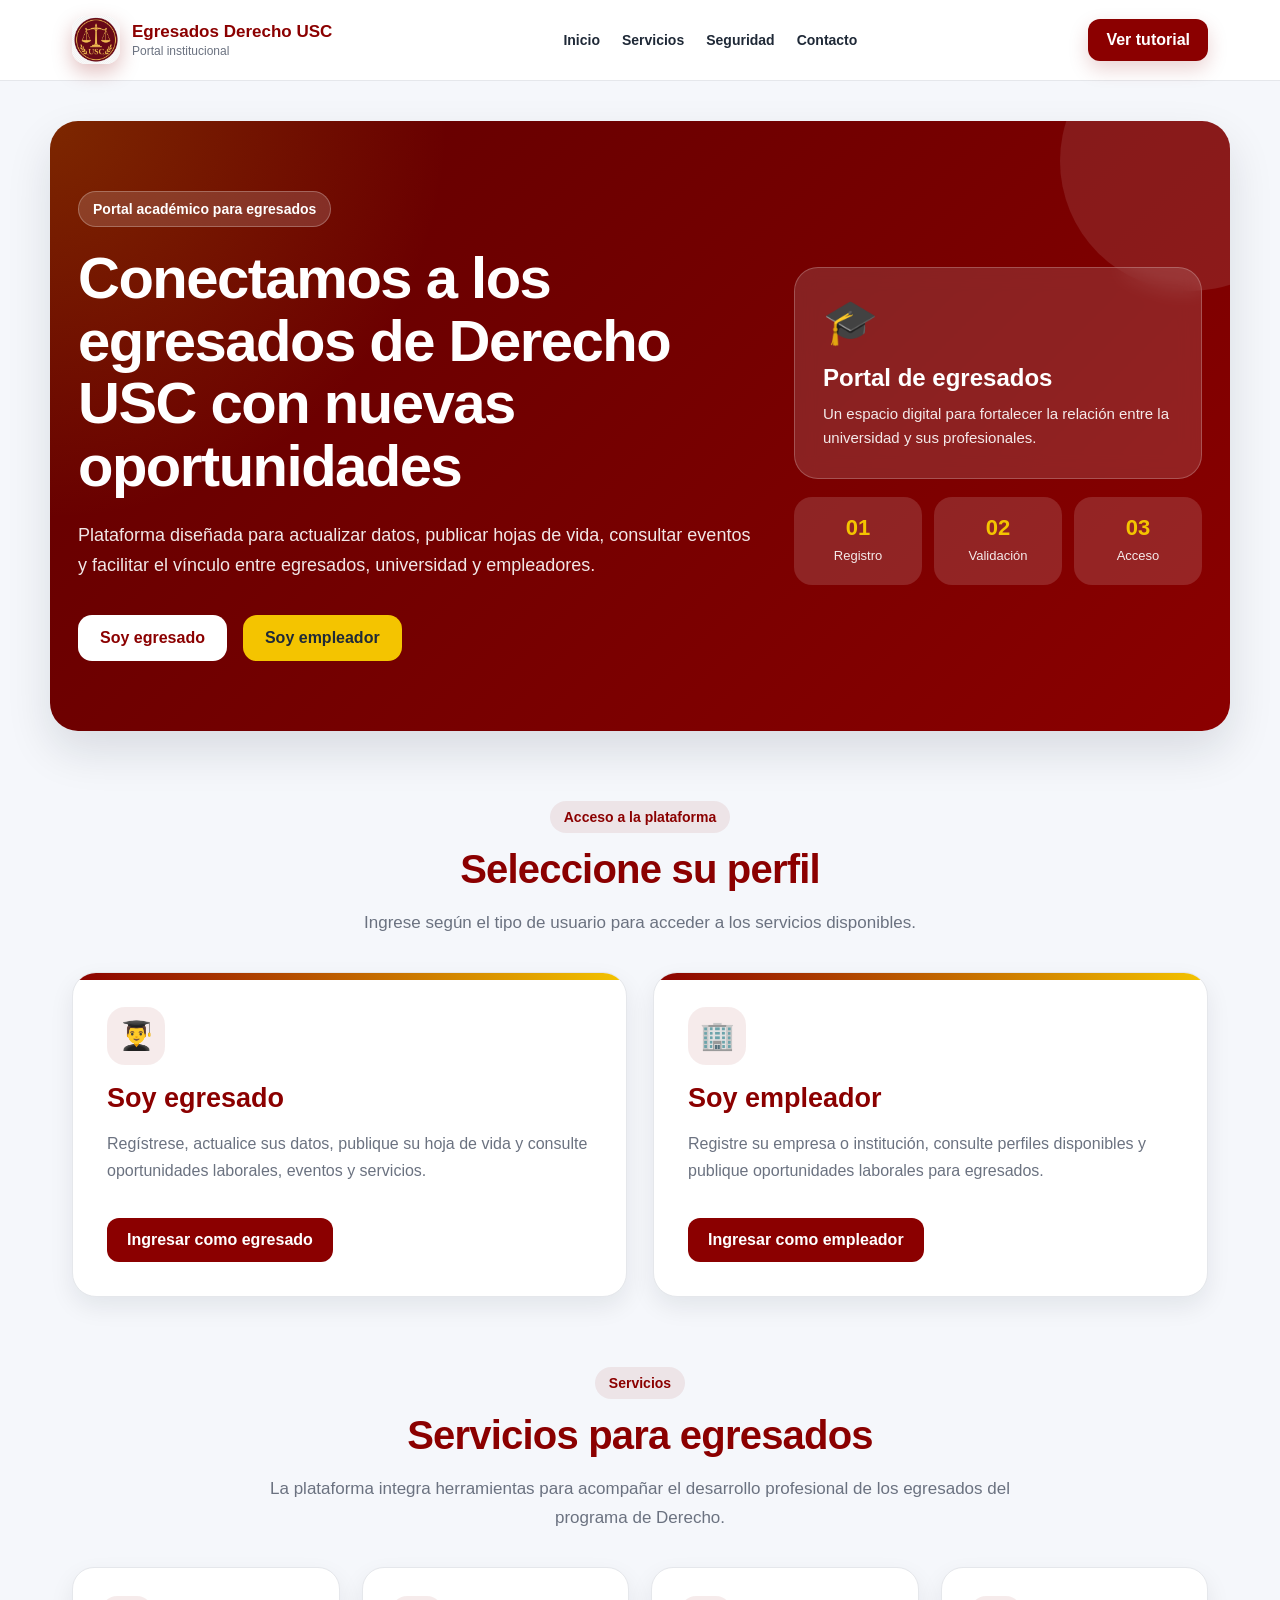
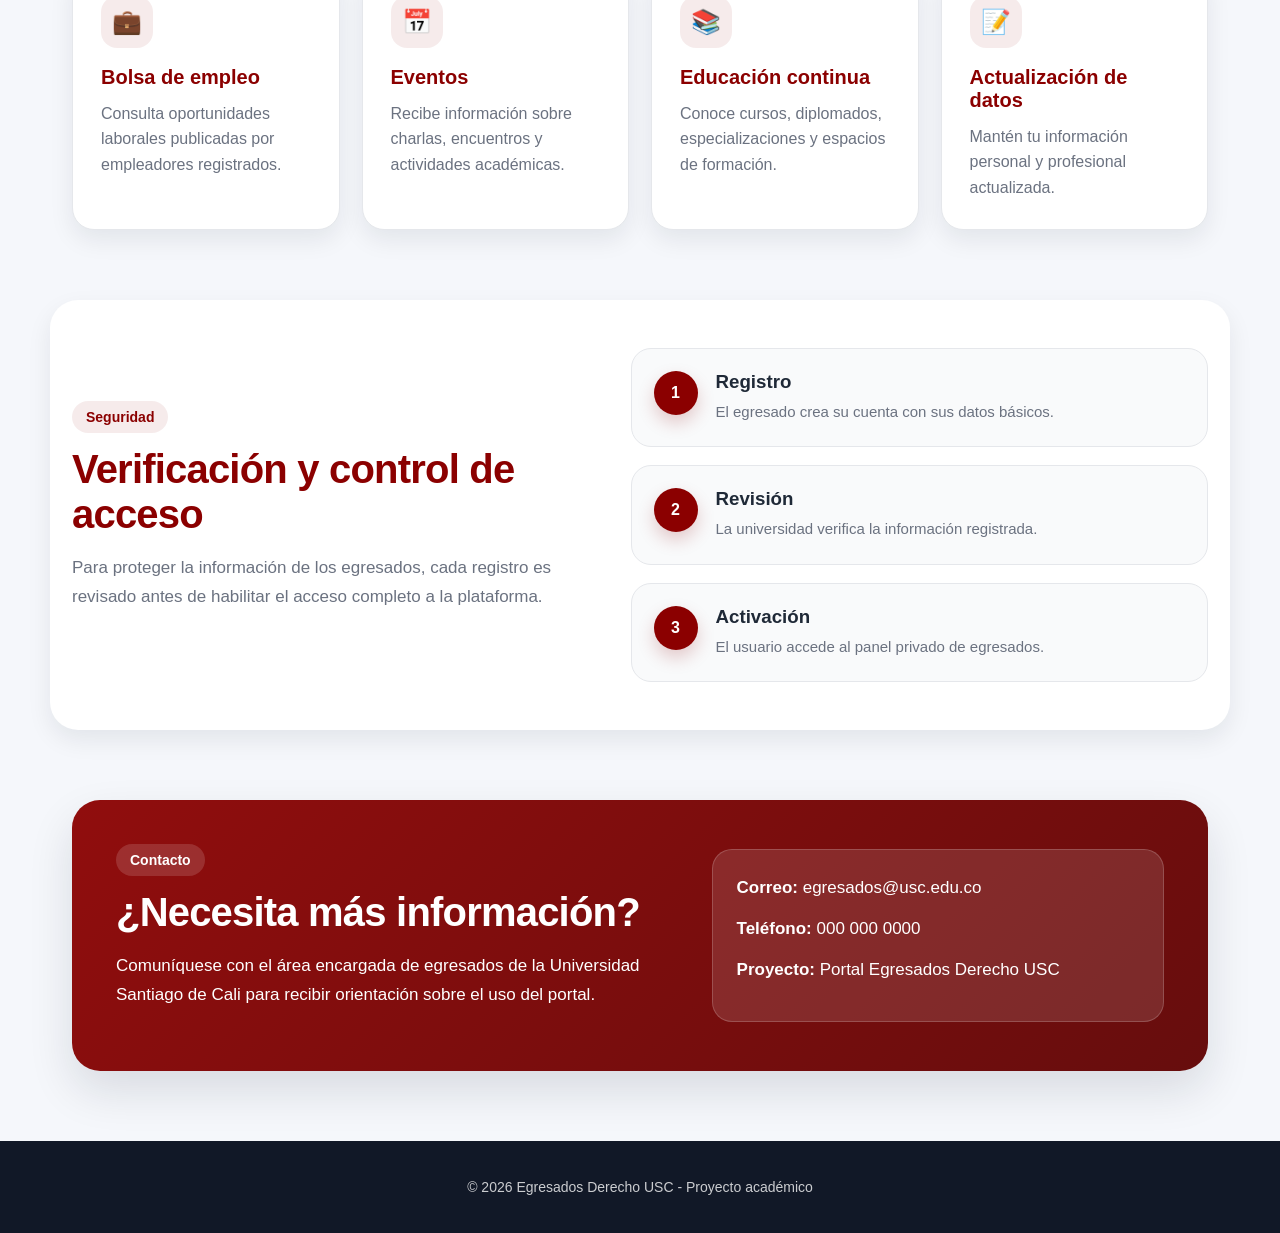
==== commit 11a34b93: "Añadir logo de la marca y mejorar metadatos para SEO" ====
--- a/index.html
+++ b/index.html
@@ -3,7 +3,18 @@
 <head>
   <meta charset="UTF-8">
   <meta name="viewport" content="width=device-width, initial-scale=1.0">
+
   <title>Egresados Derecho USC</title>
+
+  <!-- FAVICON: logo que aparece en la pestaña del navegador -->
+  <link rel="icon" type="image/png" href="./favicon.png?v=1">
+  <link rel="shortcut icon" type="image/png" href="./favicon.png?v=1">
+
+  <!-- Vista previa al compartir el link -->
+  <meta property="og:title" content="Egresados Derecho USC">
+  <meta property="og:description" content="Portal institucional para egresados del programa de Derecho USC.">
+  <meta property="og:image" content="./favicon.png">
+  <meta property="og:type" content="website">
 
   <link rel="stylesheet" href="css/style.css?v=2">
 </head>
@@ -14,7 +25,7 @@
     <nav class="navbar">
 
       <a href="#inicio" class="brand">
-        <span class="brand-icon">⚖️</span>
+        <img src="./favicon.png" alt="Logo Egresados Derecho USC" class="brand-logo">
         <div>
           <strong>Egresados Derecho USC</strong>
           <small>Portal institucional</small>
--- a/css/style.css
+++ b/css/style.css
@@ -609,4 +609,12 @@
   .contact-card {
     padding: 26px;
   }
+}
+
+.brand-logo {
+  width: 48px;
+  height: 48px;
+  object-fit: cover;
+  border-radius: 14px;
+  box-shadow: 0 8px 20px rgba(139, 0, 0, 0.25);
 }
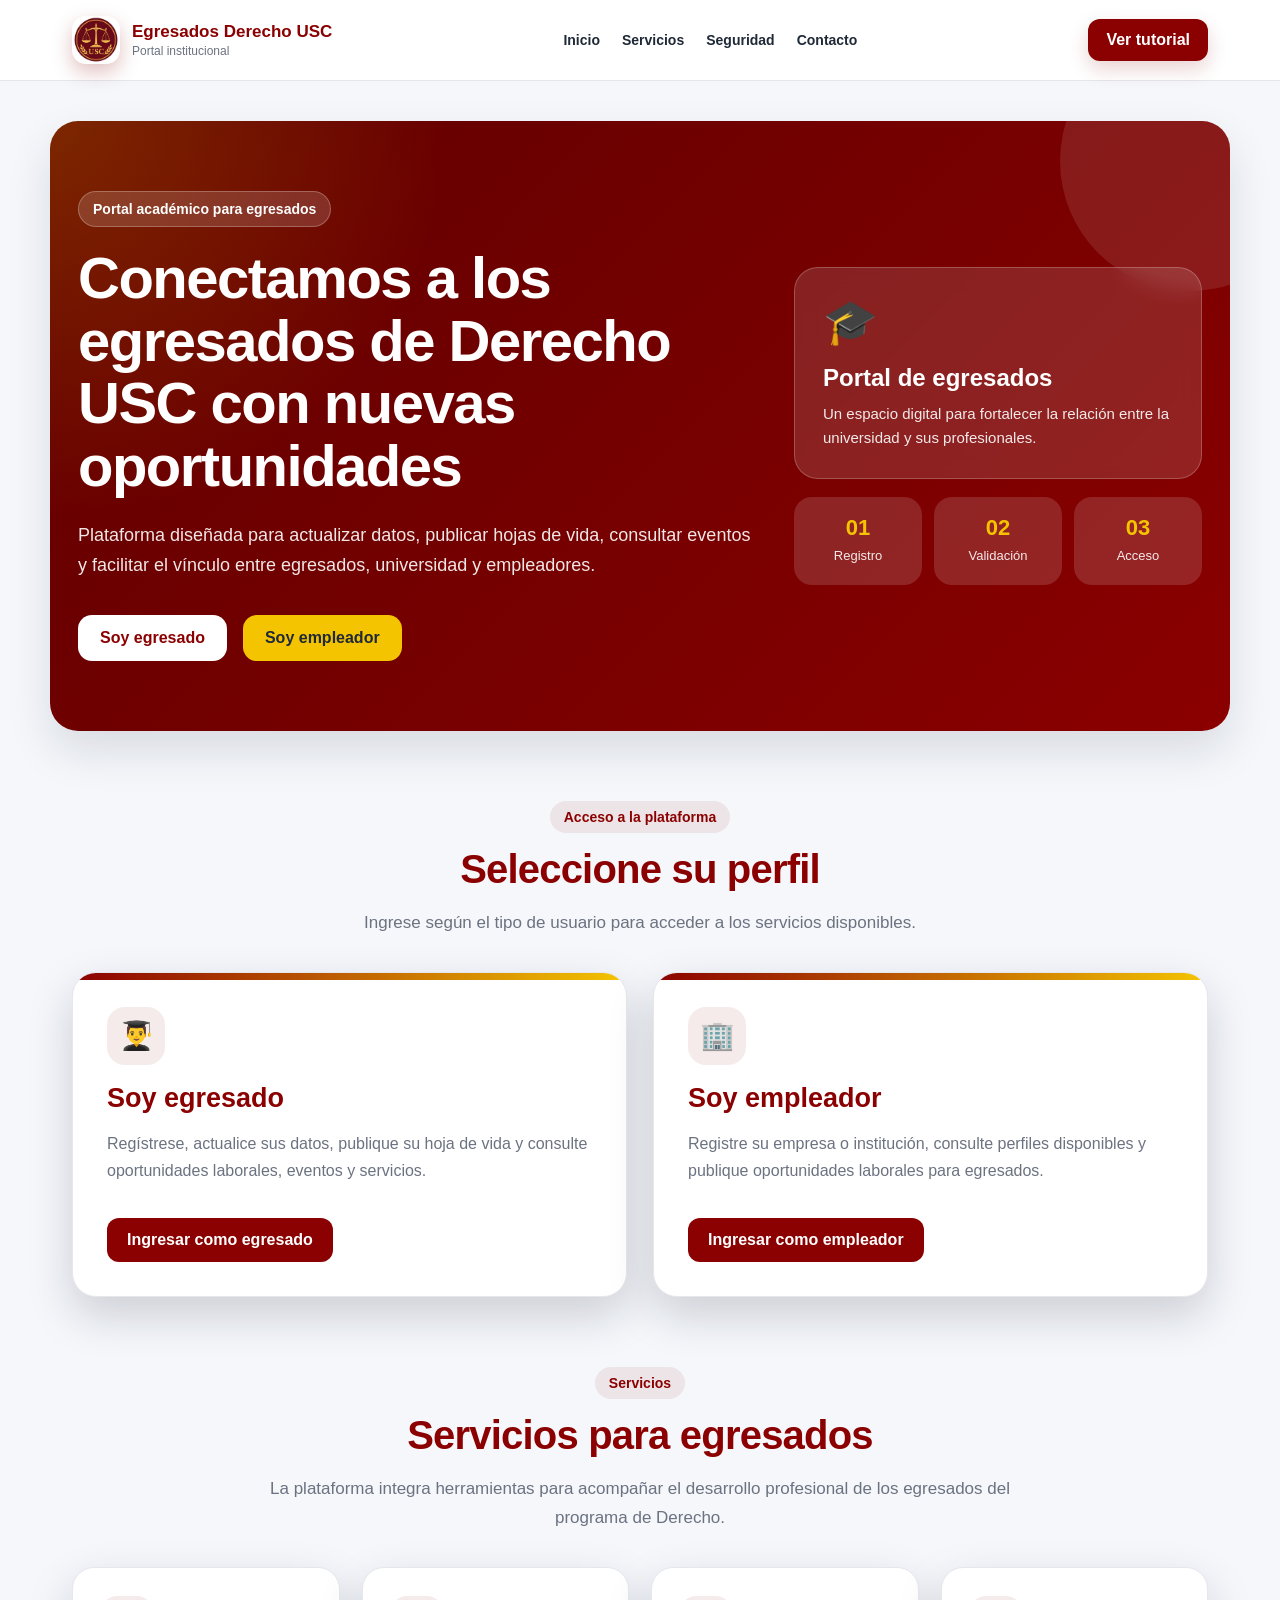
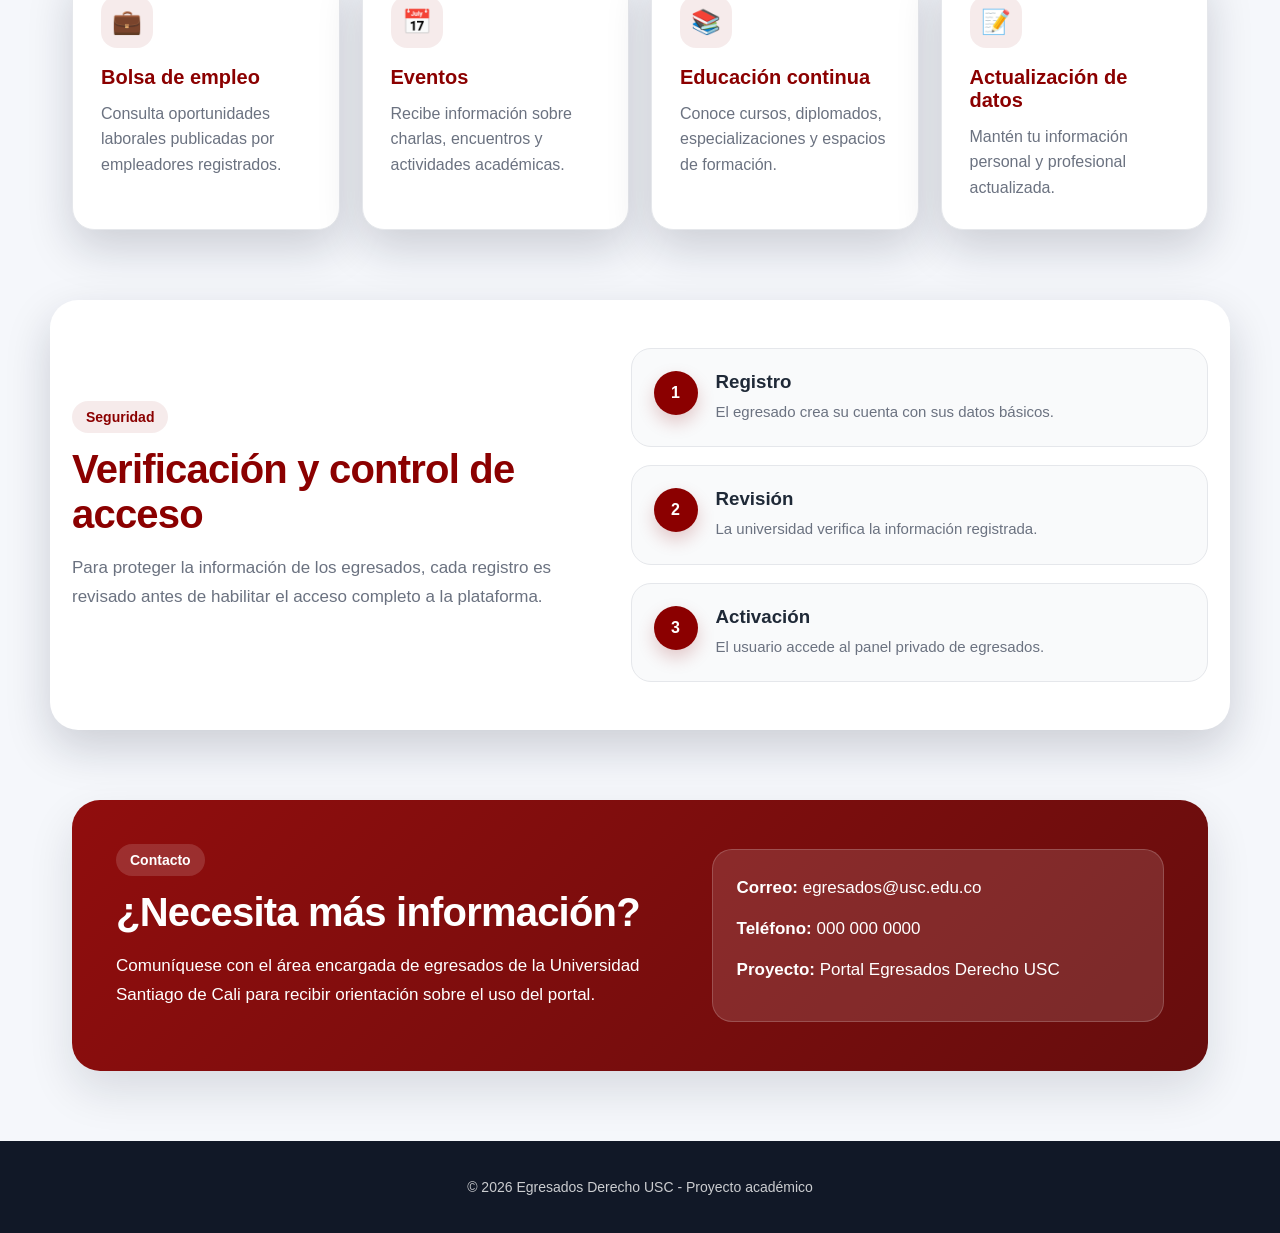
==== commit 9e5c4b1e: "cambio notificaciones" ====
--- a/index.html
+++ b/index.html
@@ -17,6 +17,7 @@
   <meta property="og:type" content="website">
 
   <link rel="stylesheet" href="css/style.css?v=2">
+  <link rel="stylesheet" href="css/notificaciones.css">
 </head>
 <body>
 
--- a/css/notificaciones.css
+++ b/css/notificaciones.css
@@ -0,0 +1,225 @@
+:root {
+  --usc-red: #8b0000;
+  --usc-red-dark: #5f0000;
+  --usc-gold: #f4c400;
+  --success: #16a34a;
+  --error: #dc2626;
+  --info: #2563eb;
+  --warning: #f59e0b;
+  --text-main: #1f2937;
+  --text-light: #ffffff;
+  --border-soft: #e5e7eb;
+  --shadow-soft: 0 18px 45px rgba(15, 23, 42, 0.18);
+}
+
+/* CONTENEDOR TOASTS */
+.toast-container {
+  position: fixed;
+  top: 24px;
+  right: 24px;
+  z-index: 9999;
+  display: flex;
+  flex-direction: column;
+  gap: 14px;
+  width: min(360px, calc(100vw - 32px));
+}
+
+/* TOAST */
+.custom-toast {
+  display: flex;
+  align-items: flex-start;
+  gap: 12px;
+  background: #ffffff;
+  color: var(--text-main);
+  border-radius: 18px;
+  padding: 16px 18px;
+  box-shadow: var(--shadow-soft);
+  border-left: 6px solid var(--usc-red);
+  animation: toastIn 0.25s ease;
+  overflow: hidden;
+  position: relative;
+}
+
+.custom-toast.success {
+  border-left-color: var(--success);
+}
+
+.custom-toast.error {
+  border-left-color: var(--error);
+}
+
+.custom-toast.info {
+  border-left-color: var(--info);
+}
+
+.custom-toast.warning {
+  border-left-color: var(--warning);
+}
+
+.toast-icon {
+  font-size: 20px;
+  line-height: 1;
+  margin-top: 2px;
+}
+
+.toast-content {
+  flex: 1;
+}
+
+.toast-title {
+  font-weight: 800;
+  font-size: 15px;
+  margin-bottom: 4px;
+}
+
+.toast-message {
+  font-size: 14px;
+  line-height: 1.5;
+  color: #4b5563;
+}
+
+.toast-close {
+  background: none;
+  border: none;
+  cursor: pointer;
+  font-size: 18px;
+  color: #6b7280;
+  line-height: 1;
+}
+
+.toast-close:hover {
+  color: #111827;
+}
+
+/* MODAL */
+.custom-modal-overlay {
+  position: fixed;
+  inset: 0;
+  background: rgba(15, 23, 42, 0.55);
+  backdrop-filter: blur(3px);
+  display: flex;
+  justify-content: center;
+  align-items: center;
+  z-index: 10000;
+  padding: 20px;
+  animation: fadeIn 0.2s ease;
+}
+
+.custom-modal {
+  width: 100%;
+  max-width: 460px;
+  background: #ffffff;
+  border-radius: 24px;
+  overflow: hidden;
+  box-shadow: 0 25px 60px rgba(0, 0, 0, 0.28);
+  animation: modalUp 0.25s ease;
+}
+
+.custom-modal-header {
+  background: linear-gradient(135deg, var(--usc-red-dark), var(--usc-red));
+  color: white;
+  padding: 22px 24px 18px;
+}
+
+.custom-modal-header h3 {
+  margin: 0;
+  font-size: 22px;
+  font-weight: 800;
+}
+
+.custom-modal-body {
+  padding: 22px 24px;
+  color: var(--text-main);
+  font-size: 15px;
+  line-height: 1.6;
+}
+
+.custom-modal-footer {
+  padding: 0 24px 24px;
+  display: flex;
+  justify-content: flex-end;
+  gap: 12px;
+  flex-wrap: wrap;
+}
+
+.custom-btn {
+  border: none;
+  border-radius: 12px;
+  padding: 12px 18px;
+  font-size: 14px;
+  font-weight: 800;
+  cursor: pointer;
+  transition: 0.25s ease;
+}
+
+.custom-btn-primary {
+  background: var(--usc-red);
+  color: white;
+}
+
+.custom-btn-primary:hover {
+  background: var(--usc-red-dark);
+  transform: translateY(-1px);
+}
+
+.custom-btn-secondary {
+  background: #f3f4f6;
+  color: #111827;
+}
+
+.custom-btn-secondary:hover {
+  background: #e5e7eb;
+  transform: translateY(-1px);
+}
+
+/* ANIMACIONES */
+@keyframes toastIn {
+  from {
+    opacity: 0;
+    transform: translateX(18px);
+  }
+  to {
+    opacity: 1;
+    transform: translateX(0);
+  }
+}
+
+@keyframes toastOut {
+  from {
+    opacity: 1;
+    transform: translateX(0);
+  }
+  to {
+    opacity: 0;
+    transform: translateX(18px);
+  }
+}
+
+@keyframes fadeIn {
+  from { opacity: 0; }
+  to { opacity: 1; }
+}
+
+@keyframes modalUp {
+  from {
+    opacity: 0;
+    transform: translateY(12px) scale(0.98);
+  }
+  to {
+    opacity: 1;
+    transform: translateY(0) scale(1);
+  }
+}
+
+@media (max-width: 600px) {
+  .toast-container {
+    top: 16px;
+    right: 16px;
+    left: 16px;
+    width: auto;
+  }
+
+  .custom-modal {
+    border-radius: 18px;
+  }
+}
